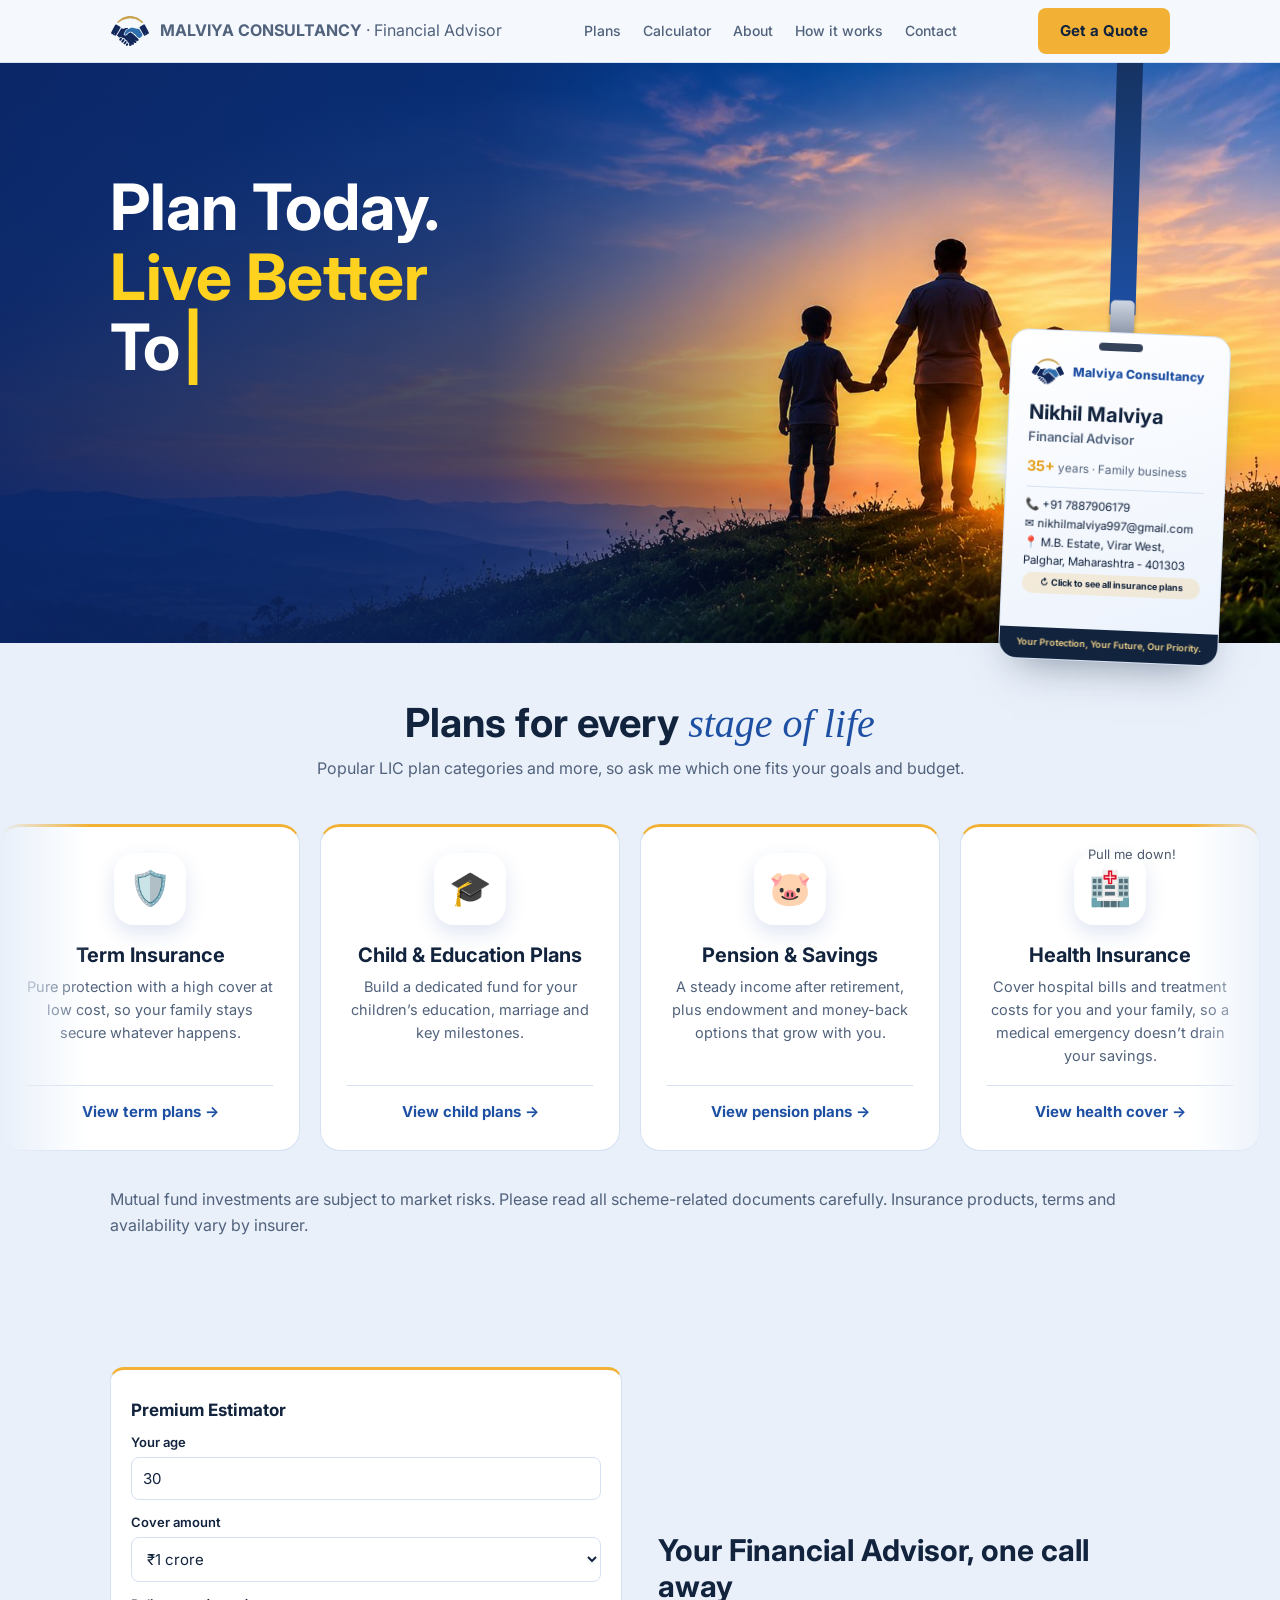
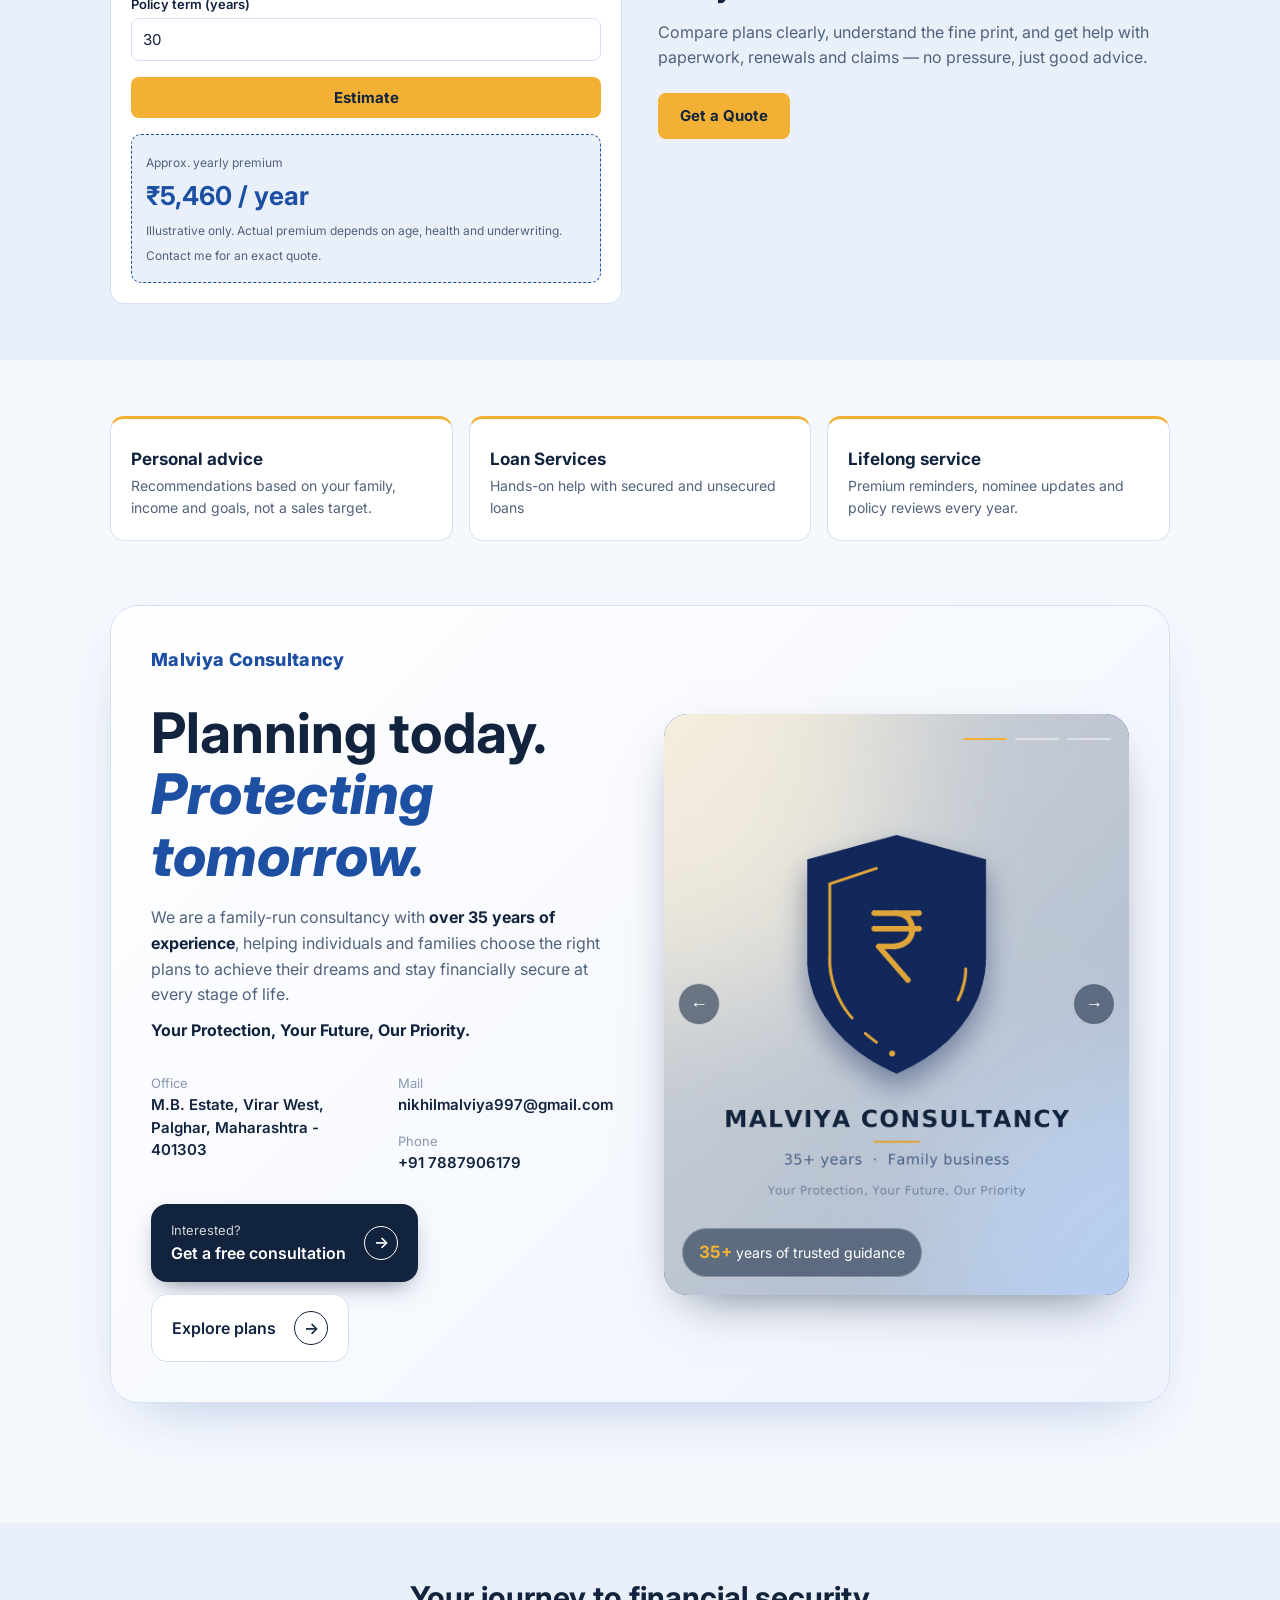
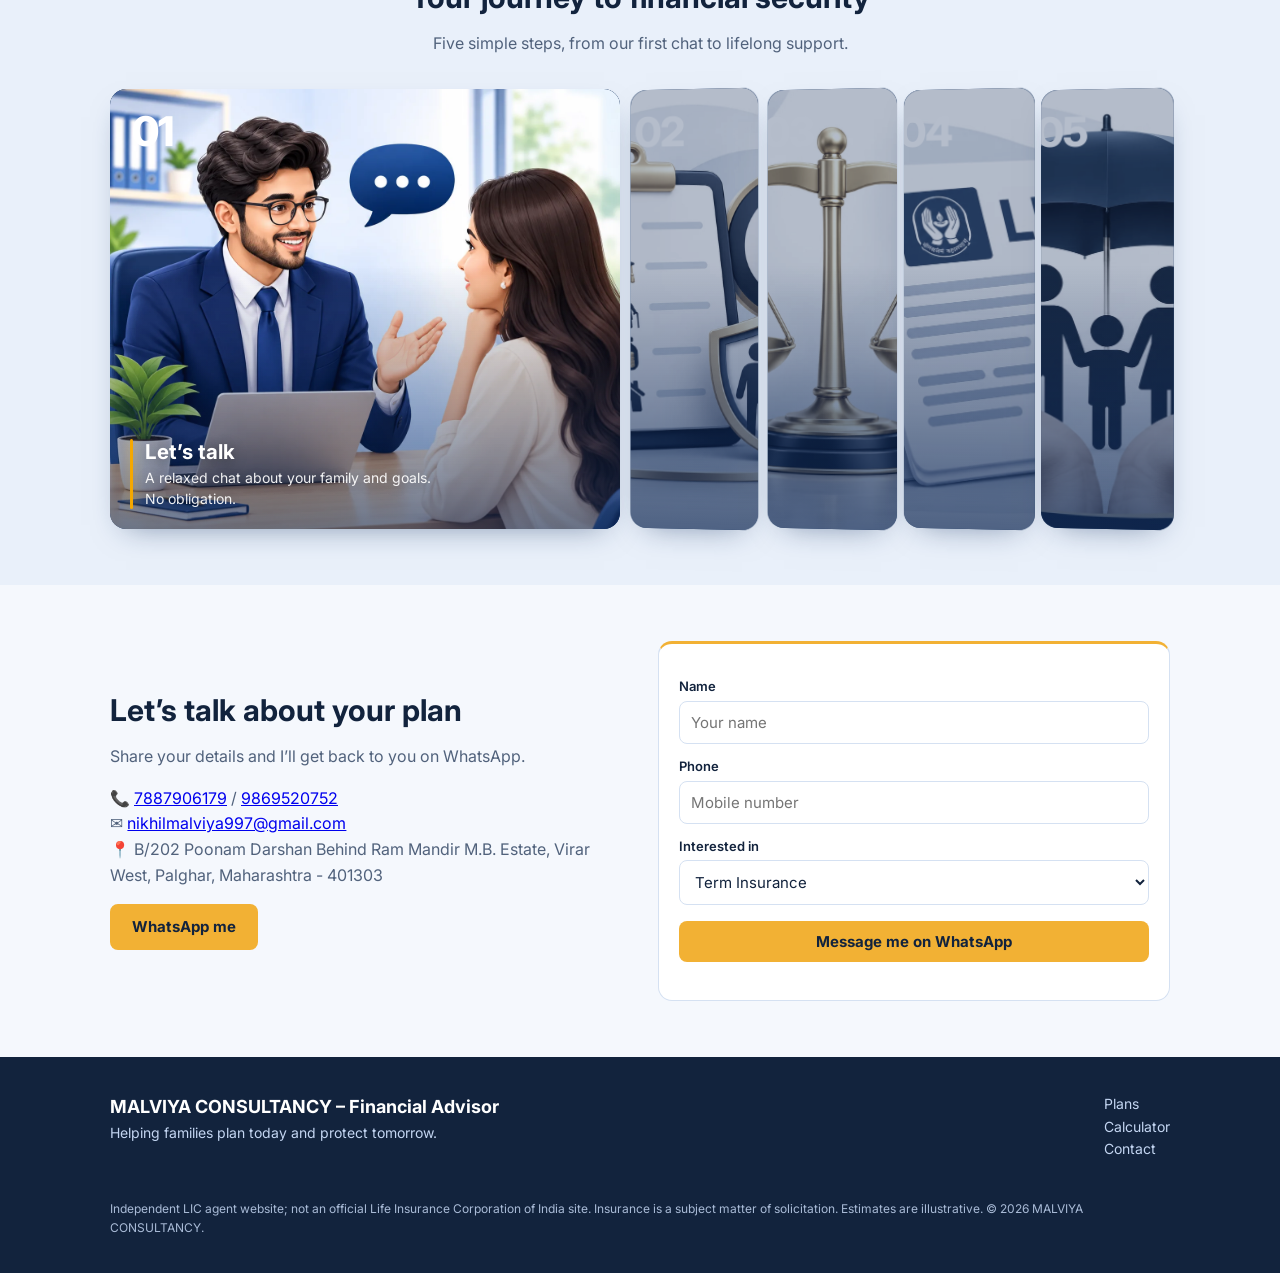
==== index.html @ bae1ff13 "Add files via upload" ====
<!DOCTYPE html>
<html lang="en">

<head>
  <meta charset="utf-8">
  <meta name="viewport" content="width=device-width, initial-scale=1">
  <title>Malviya Consultancy – LIC Financial Advisor in Virar West</title>
  <meta name="description" content="Malviya Consultancy: 35+ years of trusted LIC guidance in Virar West. Term, child, pension, health, general and pet insurance, plus mutual funds and loan help.">
  <meta name="theme-color" content="#1d4fa3">
  <meta property="og:type" content="website">
  <meta property="og:title" content="Malviya Consultancy – LIC Financial Advisor">
  <meta property="og:description" content="Plan today. Live better tomorrow. Personal advice on insurance and investments from a family-run consultancy.">
  <meta property="og:image" content="images/hero.jpg">
  <link rel="icon" type="image/svg+xml" href="images/logo.svg">
  <link rel="stylesheet" href="style/style.css">
  <link rel="preconnect" href="https://fonts.googleapis.com">
  <link rel="preconnect" href="https://fonts.gstatic.com" crossorigin>
  <link href="https://fonts.googleapis.com/css2?family=Inter:wght@400;500;600;700;800&family=Caveat:wght@600&display=swap" rel="stylesheet">
</head>

<body>
  <div class="lny" id="lny">
    <div class="lny-swing" id="lnySwing">
      <div class="lny-strap" id="lnyStrap"></div>
      <div class="lny-hang" id="lnyHang">
        <div class="lny-clip"></div>
        <div class="lny-card" id="lnyCard" aria-label="Business card of Nikhil Malviya">
          <div class="bcard">
            <i class="bc-slot"></i>
            <div class="bc-top"><img src="images/logo.svg" alt="" width="34" height="34"><span>Malviya
                Consultancy</span></div>
            <div class="bc-body">
              <h3>Nikhil Malviya</h3>
              <p class="bc-role">Financial Advisor</p>
              <p class="bc-exp"><b>35+</b> years · Family business</p>
            </div>
            <ul class="bc-list">
              <li>📞 <a href="tel:+917887906179">+91 7887906179</a></li>
              <li>✉️ <a href="https://mail.google.com/mail/?view=cm&amp;fs=1&amp;to=nikhilmalviya997@gmail.com&amp;su=Enquiry%20about%20LIC%20plans" target="_blank" rel="noopener">nikhilmalviya997@gmail.com</a></li>
              <li>📍 M.B. Estate, Virar West, Palghar, Maharashtra - 401303</li>
            </ul>
            <p class="bc-flip">↻ Click to see all insurance plans</p>
            <div class="bc-foot">Your Protection, Your Future, Our Priority.</div>
          </div>
        </div>
      </div>
    </div>
    <div class="lny-hint" id="lnyHint">Pull me down!</div>
  </div>
  <header>
    <div class="wrap">
      <nav>
        <a class="logo" href="index.html">
          <img src="images/logo.svg" alt="Nikhil Malviya logo" width="40" height="40">
          <span class="logo-name"><strong>MALVIYA CONSULTANCY</strong> <span>· Financial Advisor</span></span>
        </a>
        <ul>
          <li><a href="#plans">Plans</a></li>
          <li><a href="#calc">Calculator</a></li>
          <li><a href="#about">About</a></li>
          <li><a href="#how">How it works</a></li>
          <li><a href="#contact">Contact</a></li>
        </ul>
        <a class="btn" href="#contact">Get a Quote</a>
      </nav>
    </div>
  </header>

  <main id="top">
    <div class="hero-bg" style="background: #0b2a6b url('images/hero.jpg') right center / cover no-repeat;">
      <div class="wrap hero-in">
        <div class="hero-text">
          <h1 aria-label="Plan Today. Live Better Tomorrow.">
            <span id="typeLine1"></span>
            <span id="typeLine2" class="hl"></span>
            <span id="typeLine3"></span>
          </h1>
          <p class="sub">With LIC, build a secure future for you and your loved ones.</p>
          <div class="hero-btns">
            <a class="btn" href="#contact">Get a Quote →</a>
            <a class="btn ghost" href="#plans">Learn More</a>
          </div>
        </div>
        <div class="quote"><span>Because They Matter…</span></div>
      </div>
    </div>

    <section class="mq-sec" id="plans">
      <div class="wrap">
        <div class="mq-head">
          <h2>Plans for every <em>stage of life</em></h2>
          <p>Popular LIC plan categories and more, so ask me which one fits your goals and budget.</p>
        </div>
      </div>

      <div class="mq" id="mq" aria-label="Insurance and investment plans">
        <div class="mq-track">

          <article class="mq-card">
            <span class="mq-ic">🛡️</span>
            <h3>Term Insurance</h3>
            <p>Pure protection with a high cover at low cost, so your family stays secure whatever happens.</p>
            <a href="plans.html#term">View term plans →</a>
          </article>

          <article class="mq-card">
            <span class="mq-ic">🎓</span>
            <h3>Child &amp; Education Plans</h3>
            <p>Build a dedicated fund for your children’s education, marriage and key milestones.</p>
            <a href="plans.html#child">View child plans →</a>
          </article>

          <article class="mq-card">
            <span class="mq-ic">🐷</span>
            <h3>Pension &amp; Savings</h3>
            <p>A steady income after retirement, plus endowment and money-back options that grow with you.</p>
            <a href="plans.html#pension">View pension plans →</a>
          </article>

          <article class="mq-card">
            <span class="mq-ic">🏥</span>
            <h3>Health Insurance</h3>
            <p>Cover hospital bills and treatment costs for you and your family, so a medical emergency doesn’t drain
              your savings.</p>
            <a href="plans.html#health">View health cover →</a>
          </article>

          <article class="mq-card">
            <span class="mq-ic">🚗</span>
            <h3>General Insurance</h3>
            <p>Protect your car, bike, home and travel against accidents, theft, fire and other unexpected losses.</p>
            <a href="plans.html#general">View general cover →</a>
          </article>

          <article class="mq-card">
            <span class="mq-ic">📈</span>
            <h3>Mutual Funds</h3>
            <p>Grow your wealth over time with SIPs and lump-sum investments matched to your goals and risk comfort.</p>
            <a href="plans.html#mutual">View investments →</a>
          </article>

          <article class="mq-card">
            <span class="mq-ic">🎉</span>
            <h3>Event Insurance</h3>
            <p>Cover weddings, functions and celebrations against cancellations, damage and other unplanned costs.</p>
            <a href="plans.html#event">View event cover →</a>
          </article>

          <article class="mq-card">
            <span class="mq-ic">🐶</span>
            <h3>Pet Insurance</h3>
            <p>Help with vet bills for accidents and illness, so your pet gets the care it needs without the worry.</p>
            <a href="plans.html#pet">View pet cover →</a>
          </article>

        </div>
      </div>
      <div class="wrap">
        <p class="note-box">Mutual fund investments are subject to market risks. Please read all scheme-related
          documents carefully. Insurance products, terms and availability vary by insurer.</p>
      </div>
    </section>
    <section id="calc" class="tint">
      <div class="wrap two">
        <div class="card est">
          <h3>Premium Estimator</h3>
          <label for="age">Your age</label><input id="age" type="number" value="30" min="18" max="65">
          <label for="cov">Cover amount</label>
          <select id="cov">
            <option value="50">₹50 lakh</option>
            <option value="100" selected>₹1 crore</option>
            <option value="200">₹2 crore</option>
          </select>
          <label for="term">Policy term (years)</label><input id="term" type="number" value="30" min="10" max="40">
          <button class="btn full" id="estBtn">Estimate</button>
          <div class="res"><small>Approx. yearly premium</small><strong id="out">₹7,700 / year</strong>
            <small>Illustrative only. Actual premium depends on age, health and underwriting. Contact me for
              an exact quote.</small>
          </div>
        </div>
        <div>
          <h2>Your Financial Advisor, one call away</h2>
          <p>Compare plans clearly, understand the fine print, and get help with paperwork, renewals and
            claims — no pressure, just good advice.</p>
          <div class="btns"><a class="btn" href="#contact">Get a Quote</a></div>
        </div>
      </div>
    </section>

    <section id="about">
      <div class="wrap">
        <div class="grid3">
          <div class="card">
            <h3>Personal advice</h3>
            <p>Recommendations based on your family, income and goals, not a sales target.</p>
          </div>
          <div class="card">
            <h3>Loan Services</h3>
            <p>Hands-on help with secured and unsecured loans</p>
          </div>
          <div class="card">
            <h3>Lifelong service</h3>
            <p>Premium reminders, nominee updates and policy reviews every year.</p>
          </div>
        </div>

        <div class="ab">
          <div class="ab-grid">

            <div class="ab-text">
              <div class="ab-brand">Malviya Consultancy</div>

              <h2>Planning today.<br><em>Protecting tomorrow.</em></h2>

              <p>We are a family-run consultancy with <strong>over 35 years of experience</strong>, helping individuals
                and families choose the right plans to achieve their dreams and stay financially secure at every stage
                of life.</p>
              <p class="ab-tag">Your Protection, Your Future, Our Priority.</p>

              <div class="ab-info">
                <div>
                  <span>Office</span>
                  <b>M.B. Estate, Virar West, Palghar, Maharashtra - 401303</b>
                </div>
                <div>
                  <span>Mail</span>
                  <b><a href="https://mail.google.com/mail/?view=cm&amp;fs=1&amp;to=nikhilmalviya997@gmail.com&amp;su=Enquiry%20about%20LIC%20plans" target="_blank" rel="noopener">nikhilmalviya997@gmail.com</a></b>
                  <span class="gap">Phone</span>
                  <b><a href="tel:+917887906179">+91 7887906179</a></b>
                </div>
              </div>

              <div class="ab-actions">
                <a class="ab-btn ab-btn--solid" href="#contact">
                  <span><small>Interested?</small>Get a free consultation</span>
                  <i>→</i>
                </a>
                <a class="ab-btn ab-btn--line" href="plans.html">
                  <span>Explore plans</span>
                  <i>→</i>
                </a>
              </div>
            </div>

            <div class="ab-media" id="abSlider" aria-label="Our family and team">
              <div class="ab-bars">
                <button class="ab-bar" aria-label="Show photo 1"><i></i></button>
                <button class="ab-bar" aria-label="Show photo 2"><i></i></button>
                <button class="ab-bar" aria-label="Show photo 3"><i></i></button>
              </div>

              <div class="ab-track">
                <div class="ab-slide"><img src="images/Family-1.jpg" alt="The Malviya family team" loading="lazy"></div>
                <div class="ab-slide"><img src="images/family-2.webp" alt="Meeting with a client family" loading="lazy">
                </div>
                <div class="ab-slide"><img src="images/family-3.jpg" alt="Our office in Virar West" loading="lazy"></div>
              </div>
              <button class="ab-arrow ab-prev" type="button" aria-label="Previous photo">←</button>
              <button class="ab-arrow ab-next" type="button" aria-label="Next photo">→</button>

              <div class="ab-chip"><b>35+</b> years of trusted guidance</div>
            </div>

          </div>
        </div>
      </div>
    </section>

    <section id="how" class="tint">
      <div class="wrap center">
        <h2>Your journey to financial security</h2>
        <p>Five simple steps, from our first chat to lifelong support.</p>

        <div class="accordion-gallery" id="stepsGallery" role="list" aria-label="How it works">

          <div class="ag-panel" tabindex="0" role="listitem" aria-label="Step 1: Let’s talk">
            <span class="ag-frame"><span class="ag-media" style="--bg:linear-gradient(160deg,#5bb0f5,#2b7de9)">
                <img class="ag-img" src="images/step1.webp" alt="" loading="lazy" onerror="this.remove()">
                <span class="ag-art"><b>01</b></span></span><span class="ag-overlay"></span></span>
            <span class="ag-label"><span class="ag-bar"></span><span class="ag-text"><strong>Let’s talk</strong><small>A
                  relaxed chat about your family and goals. No obligation.</small></span></span>
          </div>

          <div class="ag-panel" tabindex="0" role="listitem" aria-label="Step 2: Understand your needs">
            <span class="ag-frame"><span class="ag-media" style="--bg:linear-gradient(160deg,#4a9ced,#1f66cc)">
                <img class="ag-img" src="images/understand%20your%20needs.webp" alt="" loading="lazy"
                  onerror="this.remove()">
                <span class="ag-art"><b>02</b></span></span><span class="ag-overlay"></span></span>
            <span class="ag-label"><span class="ag-bar"></span><span class="ag-text"><strong>Understand your
                  needs</strong><small>I work out the right cover and the right plan for you.</small></span></span>
          </div>

          <div class="ag-panel" tabindex="0" role="listitem" aria-label="Step 3: Compare your options">
            <span class="ag-frame"><span class="ag-media" style="--bg:linear-gradient(160deg,#3a88e6,#1b55b3)">
                <img class="ag-img" src="images/compare%20your%20options.webp" alt="" loading="lazy"
                  onerror="this.remove()">
                <span class="ag-art"><b>03</b></span></span><span class="ag-overlay"></span></span>
            <span class="ag-label"><span class="ag-bar"></span><span class="ag-text"><strong>Compare your
                  options</strong><small>Suitable LIC plans, side by side and easy to understand.</small></span></span>
          </div>

          <div class="ag-panel" tabindex="0" role="listitem" aria-label="Step 4: We handle the paperwork">
            <span class="ag-frame"><span class="ag-media" style="--bg:linear-gradient(160deg,#2f74d4,#16478f)">
                <img class="ag-img" src="images/paperwork.webp" alt="" loading="lazy" onerror="this.remove()">
                <span class="ag-art"><b>04</b></span></span><span class="ag-overlay"></span></span>
            <span class="ag-label"><span class="ag-bar"></span><span class="ag-text"><strong>We handle the
                  paperwork</strong><small>Forms, KYC and documents, all done for you.</small></span></span>
          </div>

          <div class="ag-panel" tabindex="0" role="listitem" aria-label="Step 5: I’m with you for life">
            <span class="ag-frame"><span class="ag-media" style="--bg:linear-gradient(160deg,#2262c2,#12305c)">
                <img class="ag-img" src="images/i%20am%20with%20you.webp" alt="" loading="lazy" onerror="this.remove()">
                <span class="ag-art"><b>05</b></span></span><span class="ag-overlay"></span></span>
            <span class="ag-label"><span class="ag-bar"></span><span class="ag-text"><strong>I’m with you for
                  life</strong><small>Reminders, nominee updates and claim help, always.</small></span></span>
          </div>

        </div>
      </div>
    </section>
    <section class="dcard-sec" id="digital-card">
      <div class="wrap">
        <h2 class="center">Our digital card</h2>
        <div class="dcard">
          <div class="bcard">
            <div class="bc-top"><img src="images/logo.svg" alt="" width="34" height="34"><span>Malviya
                Consultancy</span></div>
            <div class="bc-body">
              <h3>Nikhil Malviya</h3>
              <p class="bc-role">Financial Advisor</p>
              <p class="bc-exp"><b>35+</b> years · Family business</p>
            </div>
            <ul class="bc-list">
              <li>📞 <a href="tel:+917887906179">+91 7887906179</a></li>
              <li>✉️ <a href="https://mail.google.com/mail/?view=cm&amp;fs=1&amp;to=nikhilmalviya997@gmail.com&amp;su=Enquiry%20about%20LIC%20plans" target="_blank" rel="noopener">nikhilmalviya997@gmail.com</a></li>
              <li>📍 M.B. Estate, Virar West, Palghar, Maharashtra - 401303</li>
            </ul>
            <p class="bc-flip">↻ Click to see all insurance plans</p>
            <div class="bc-foot">Your Protection, Your Future, Our Priority.</div>
          </div>

          <div class="dcard-actions">
            <button class="btn" id="saveContact" type="button">Save contact</button>
            <a class="btn o" href="tel:+917887906179">Call</a>
            <a class="btn o" id="dcWhats" href="#">WhatsApp</a>
          </div>
        </div>
      </div>
    </section>
    <section id="contact">
      <div class="wrap two">
        <div>
          <h2>Let’s talk about your plan</h2>
          <p>Share your details and I’ll get back to you on WhatsApp.</p>
          <p>📞 <a href="tel:+917887906179">7887906179</a> / <a href="tel:+919869520752">9869520752</a><br>✉️ <a href="https://mail.google.com/mail/?view=cm&amp;fs=1&amp;to=nikhilmalviya997@gmail.com&amp;su=Enquiry%20about%20LIC%20plans" target="_blank" rel="noopener">nikhilmalviya997@gmail.com</a><br>📍 B/202 Poonam Darshan Behind Ram Mandir
            M.B. Estate, Virar West, Palghar, Maharashtra - 401303</p>
          <a class="btn" href="https://wa.me/917887906179">WhatsApp me</a>
        </div>
        <div class="card">
          <label for="n">Name</label><input id="n" placeholder="Your name" autocomplete="name">
          <label for="p">Phone</label><input id="p" type="tel" inputmode="numeric" placeholder="Mobile number" autocomplete="tel">
          <label for="i">Interested in</label>
          <select id="i">
            <option>Term Insurance</option>
            <option>Child Plans</option>
            <option>Pension Plans</option>
            <option>Health Insurance</option>
            <option>Endowment &amp; Savings</option>
            <option>Mutual Funds</option>
            <option>General Insurance</option>
            <option>Event Insurance</option>
            <option>Pet Insurance</option>
          </select>
          <button class="btn full" id="sendBtn" type="button">Message me on WhatsApp</button>
          <div id="msg" class="note" role="status" aria-live="polite"></div>
        </div>
      </div>
    </section>
  </main>

  <footer>
    <div class="wrap">
      <div><b>MALVIYA CONSULTANCY – Financial Advisor</b><br>Helping families plan today and protect tomorrow.</div>
      <div><a href="#plans">Plans</a><a href="#calc">Calculator</a><a href="#contact">Contact</a></div>
      <div class="note full">Independent LIC agent website; not an official Life Insurance Corporation of India
        site. Insurance is a subject matter of solicitation. Estimates are illustrative. © 2026 MALVIYA CONSULTANCY.
      </div>
    </div>
  </footer>

  <script src="https://cdnjs.cloudflare.com/ajax/libs/gsap/3.12.5/gsap.min.js" defer></script>
  <script src="script.js" defer></script>
  <script src="transition.js" defer></script>
</body>

</html>
---- style/style.css ----
:root {
    --primary: #1d4fa3;
    --primary-dark: #153b7c;
    --sky: #f2b134;
    --bg: #f5f8fd;
    --tint: #e9f0fa;
    --card: #ffffff;
    --line: #d5e1f2;
    --head: #12233d;
    --text: #51627c;
    --footer: #12233d;
    --gold: #f2b134;
    --gold-dark: #e5a21f;
}

* {
    box-sizing: border-box
}

html {
    scroll-behavior: smooth;
    scroll-padding-top: 70px
}

body {
    margin: 0;
    background: var(--bg);
    color: var(--text);
    font-family: Inter, system-ui, -apple-system, Segoe UI, Roboto, sans-serif;
    line-height: 1.6
}

h1,
h2,
h3 {
    color: var(--head);
    margin: 0;
    line-height: 1.2
}

.wrap {
    max-width: 1100px;
    margin: auto;
    padding: 0 20px
}

section {
    padding: 56px 0
}

.tint {
    background: var(--tint)
}

.center {
    text-align: center
}

/* header */
header {
    position: sticky;
    top: 0;
    z-index: 10;
    background: var(--bg);
    border-bottom: 1px solid var(--line)
}

nav {
    display: flex;
    align-items: center;
    justify-content: space-between;
    height: 62px
}

.logo {
    font-weight: 800;
    color: var(--head);
    display: flex;
    gap: 8px;
    align-items: center;
    text-decoration: none
}

.logo b {
    width: 28px;
    height: 28px;
    border-radius: 50%;
    border: 3px solid var(--primary);
    display: inline-block
}

.logo span {
    font-weight: 400;
    color: var(--text)
}

nav ul {
    display: flex;
    gap: 22px;
    list-style: none;
    margin: 0;
    padding: 0;
    font-size: 14px
}

nav a {
    color: var(--text);
    text-decoration: none;
    font-weight: 500
}

nav ul a:hover {
    color: var(--primary)
}

/* buttons */
.btn {
    display: inline-block;
    background: var(--primary);
    color: #fff;
    font-weight: 700;
    padding: 11px 22px;
    border-radius: 8px;
    text-decoration: none;
    border: 0;
    font-size: 15px;
    cursor: pointer;
    font-family: inherit
}

.btn:hover {
    background: var(--primary-dark)
}

.btn.o {
    background: transparent;
    color: var(--primary);
    border: 1.5px solid var(--primary)
}

.btn.o:hover {
    background: var(--tint)
}

.btn.full {
    width: 100%;
    margin-top: 16px
}

.btns {
    display: flex;
    gap: 12px;
    margin-top: 22px;
    flex-wrap: wrap
}

/* hero */
.hero {
    display: grid;
    grid-template-columns: 1.1fr 1fr;
    gap: 36px;
    align-items: center;
    padding: 56px 20px
}

.eyebrow {
    color: var(--primary);
    font-weight: 700;
    font-size: 14px
}

.hero h1 {
    font-size: clamp(34px, 5vw, 54px);
    margin: 10px 0 14px
}

/* Typing animation */
.hero h1 {
    min-height: 2.5em;
}

/* stops the page jumping while text types */
.hero h1 .hl {
    color: #f5a800;
}

/* yellow highlight */

.art {
    background: linear-gradient(135deg, #dff0ff, #b9dcfb);
    border-radius: 20px;
    aspect-ratio: 4/3;
    display: grid;
    place-items: center
}

/* cards & grids */
h2 {
    font-size: 30px;
    margin-bottom: 8px
}

.grid4 {
    display: grid;
    grid-template-columns: repeat(4, 1fr);
    gap: 16px;
    margin-top: 26px
}

.grid3 {
    display: grid;
    grid-template-columns: repeat(3, 1fr);
    gap: 16px
}

.card {
    background: var(--card);
    border: 1px solid var(--line);
    border-radius: 14px;
    padding: 20px
}

.tint .card {
    background: #fff
}

.card h3 {
    font-size: 17px;
    margin: 10px 0 6px
}

.card p {
    margin: 0;
    font-size: 14px
}

.ic {
    font-size: 26px
}

.two {
    display: grid;
    grid-template-columns: 1fr 1fr;
    gap: 36px;
    align-items: center
}

/* forms */
label {
    display: block;
    font-size: 13px;
    font-weight: 600;
    margin: 12px 0 4px;
    color: var(--head)
}

input,
select {
    width: 100%;
    padding: 11px;
    border-radius: 8px;
    border: 1px solid var(--line);
    background: #fff;
    color: var(--head);
    font-size: 15px;
    font-family: inherit
}

input:focus,
select:focus {
    outline: 2px solid var(--sky);
    border-color: var(--primary)
}

.res {
    margin-top: 16px;
    border: 1px dashed var(--primary);
    border-radius: 10px;
    padding: 14px;
    background: var(--tint)
}

.res strong {
    display: block;
    font-size: 26px;
    color: var(--primary)
}

.res small {
    font-size: 12px
}

/* steps */
/* ===== How it works – accordion gallery ===== */
.accordion-gallery {
    --ag-accent: #f5a800;
    --ag-gap: 10px;
    --ag-radius: 16px;
    display: flex;
    flex-direction: row;
    gap: var(--ag-gap);
    width: 100%;
    height: 440px;
    margin-top: 32px;
    perspective: 1400px;
    perspective-origin: 50% 50%;
    text-align: left;
}

.ag-panel {
    --ag-gray: .7;
    --ag-dim: .3;
    position: relative;
    flex: 1 1 0;
    min-width: 0;
    min-height: 0;
    overflow: hidden;
    border-radius: var(--ag-radius);
    cursor: pointer;
    outline: none;
    transform-style: preserve-3d;
    transform-origin: center;
    background: #12305c;
    box-shadow: 0 12px 30px -16px rgba(18, 48, 92, .55);
    will-change: flex-grow, transform;
    -webkit-tap-highlight-color: transparent;
}

.ag-panel:focus-visible {
    box-shadow: 0 0 0 2px var(--ag-accent), 0 12px 30px -16px rgba(18, 48, 92, .55)
}

.ag-frame {
    position: absolute;
    inset: 0;
    display: block;
    overflow: hidden;
    border-radius: inherit
}

.ag-media {
    position: absolute;
    inset: 0;
    display: block;
    background: var(--bg);
    filter: grayscale(var(--ag-gray));
}

.ag-art {
    position: absolute;
    top: 22px;
    left: 22px;
    display: flex;
    flex-direction: column;
    gap: 10px;
    will-change: transform
}

.ag-art b {
    font-size: clamp(28px, 3.2vw, 44px);
    line-height: 1;
    color: #fff;
    font-weight: 800;
    letter-spacing: -.02em
}

.ag-art i {
    font-style: normal;
    font-size: clamp(28px, 3vw, 40px);
    line-height: 1
}

.ag-overlay {
    position: absolute;
    inset: 0;
    pointer-events: none;
    background:
        linear-gradient(180deg, transparent 40%, rgba(11, 38, 84, .6) 100%),
        rgba(11, 38, 84, var(--ag-dim));
}

.ag-label {
    position: absolute;
    left: 20px;
    right: 20px;
    bottom: 20px;
    z-index: 2;
    display: flex;
    align-items: stretch;
    gap: 12px;
    pointer-events: none;
}

.ag-bar {
    flex: none;
    width: 3px;
    border-radius: 3px;
    background: var(--ag-accent);
    opacity: 0;
    box-shadow: 0 0 12px rgba(245, 168, 0, .6)
}

.ag-text {
    display: block;
    color: #fff;
    opacity: 0;
    text-shadow: 0 2px 14px rgba(0, 0, 0, .4)
}

.ag-text strong {
    display: block;
    font-size: clamp(17px, 1.6vw, 22px);
    line-height: 1.25
}

.ag-text small {
    display: block;
    margin-top: 4px;
    font-size: 14px;
    line-height: 1.45;
    opacity: .92;
    max-width: 34ch
}

/* Mobile: stacked column, tapped panel opens taller */
@media (max-width:520px) {
    .accordion-gallery {
        flex-direction: column;
        perspective: none;
        height: auto
    }

    .ag-panel {
        flex: 0 0 auto;
        height: 84px;
        transform: none !important
    }

    .ag-art {
        flex-direction: row;
        align-items: center;
        top: 18px
    }
}

@media (prefers-reduced-motion:reduce) {

    .ag-panel,
    .ag-art {
        will-change: auto
    }
}

/* advisor */
.who {
    display: flex;
    gap: 16px;
    align-items: center;
    margin-top: 16px
}

.who h3 {
    font-size: 18px;
    margin: 0
}

.av {
    width: 56px;
    height: 56px;
    border-radius: 50%;
    background: var(--primary);
    color: #fff;
    display: grid;
    place-items: center;
    font-weight: 800;
    flex: none
}

/* footer */
footer {
    background: var(--footer);
    color: #c4d6f2;
    padding: 36px 0;
    font-size: 14px
}

footer .wrap {
    display: flex;
    justify-content: space-between;
    gap: 20px;
    flex-wrap: wrap
}

footer b {
    color: #fff;
    font-size: 18px
}

footer a {
    color: #c4d6f2;
    display: block;
    text-decoration: none
}

footer a:hover {
    color: #fff
}

.note {
    font-size: 12px;
    margin-top: 18px;
    opacity: .85
}

footer .full {
    flex-basis: 100%
}

/* responsive */
@media(max-width:820px) {
    nav ul {
        display: none
    }

    .hero,
    .two {
        grid-template-columns: 1fr
    }

    .grid4 {
        grid-template-columns: 1fr 1fr
    }

    .grid3 {
        grid-template-columns: 1fr
    }

    .steps {
        grid-template-columns: 1fr 1fr
    }
}

.logo {
    white-space: nowrap;
}

.logo b {
    flex: none;
}

nav .btn {
    white-space: nowrap;
}

@media (max-width: 600px) {
    .logo span {
        display: none;
    }

    /* hides "· LIC Advisor" on phones */
    nav .btn {
        padding: 9px 14px;
        font-size: 14px;
    }
}

/* Plans section */
.plans-head {
    display: grid;
    grid-template-columns: 1.4fr 1fr;
    gap: 40px;
    align-items: end;
    margin-bottom: 36px;
}

.plans-head h2 {
    font-size: clamp(32px, 4.5vw, 52px);
    line-height: 1.15;
    margin: 0
}

.plans-head em {
    font-family: Georgia, 'Times New Roman', serif;
    font-style: italic;
    font-weight: 400;
}

.plans-head p {
    margin: 0;
    font-size: 17px
}

.plan-grid {
    display: grid;
    grid-template-columns: repeat(3, 1fr);
    gap: 20px
}

.plan {
    position: relative;
    display: flex;
    flex-direction: column;
    background: var(--card);
    border: 1px solid var(--line);
    border-radius: 24px;
    padding: 32px;
    transition: transform .2s, box-shadow .2s, border-color .2s;
}

.plan:hover {
    transform: translateY(-3px);
    border-color: var(--primary);
    box-shadow: 0 10px 26px rgba(43, 125, 233, .14);
}

.num {
    position: absolute;
    top: 24px;
    right: 28px;
    font-size: 13px;
    letter-spacing: .1em;
    color: var(--sky)
}

.pic {
    width: 46px;
    height: 46px;
    border-radius: 12px;
    background: #fff;
    border: 1px solid var(--line);
    display: grid;
    place-items: center;
    font-size: 22px;
    margin-bottom: 28px;
}

.plan h3 {
    font-size: 22px;
    margin: 0 0 10px
}

.plan p {
    margin: 0 0 28px;
    font-size: 15px;
    flex: 1
}

.more {
    border-top: 1px solid var(--line);
    padding-top: 18px;
    color: var(--head);
    font-weight: 600;
    font-size: 15px;
    text-decoration: none;
}

.more:hover {
    color: var(--primary)
}

/* makes the whole plan card clickable */
.more::after {
    content: "";
    position: absolute;
    inset: 0;
    border-radius: 24px;
}

@media (max-width:820px) {
    .plans-head {
        grid-template-columns: 1fr;
        gap: 12px
    }

    .plan-grid {
        grid-template-columns: 1fr
    }
}



/* ===== Theme 1: Royal blue and gold ===== */
.btn {
    background: var(--gold);
    color: var(--head);
}

.btn:hover {
    background: var(--gold-dark);
}

.btn.o {
    background: transparent;
    color: var(--primary);
    border: 1.5px solid var(--primary);
}

.btn.o:hover {
    background: var(--primary);
    color: #fff;
}

.card,
.plan {
    border-top: 3px solid var(--gold);
}

.plan:hover {
    border-color: var(--gold);
    box-shadow: 0 10px 26px rgba(29, 79, 163, .16);
}

.art {
    background: linear-gradient(135deg, #d9e6f8, #f8ebcb);
}

.num {
    color: var(--gold-dark);
}

.steps i {
    box-shadow: 0 0 0 2px var(--gold);
}

.plans-head em {
    color: var(--primary);
}

.hero h1 .hl {
    color: var(--primary);
}



/* ===== New hero: sunset background ===== */
.hero-bg {
    position: relative;
    min-height: 580px;
    display: flex;
    align-items: center;
    /* background: #0b2a6b url('images/hero.jpg') right center / cover no-repeat; */
    overflow: hidden;
}

.hero-bg::before {
    content: "";
    position: absolute;
    inset: 0;
    background: linear-gradient(90deg, rgba(12, 38, 102, .92) 0%, rgba(12, 38, 102, .72) 38%, rgba(12, 38, 102, 0) 68%);
}

.hero-in {
    position: relative;
    z-index: 1;
    width: 100%;
    padding-top: 60px;
    padding-bottom: 60px;
}

.hero-text {
    max-width: 520px;
}

.hero-bg h1 {
    color: #fff;
    font-size: clamp(38px, 6vw, 64px);
    line-height: 1.1;
    margin: 0 0 18px;
    min-height: 3.3em;
}

.hero-bg h1 span {
    display: block;
}

.hero-bg h1 .hl {
    color: #ffd21f;
}

.cursor::after {
    content: "|";
    color: #ffd21f;
    margin-left: 2px;
    animation: blink 1s steps(1) infinite;
}

@keyframes blink {
    50% {
        opacity: 0;
    }
}

.hero-bg .sub {
    color: #e6eefc;
    font-size: 18px;
    max-width: 420px;
    margin: 0 0 24px;
    opacity: 0;
    transform: translateY(14px);
}

.hero-btns {
    display: flex;
    gap: 12px;
    flex-wrap: wrap;
    opacity: 0;
    transform: translateY(14px);
}

.hero-bg .btn {
    background: #ffc928;
    color: #12233d;
    border-radius: 999px;
    padding: 13px 26px;
}

.hero-bg .btn:hover {
    background: #ffd95c;
}

.hero-bg .btn.ghost {
    background: transparent;
    color: #fff;
    border: 1.5px solid #fff;
}

.hero-bg .btn.ghost:hover {
    background: rgba(255, 255, 255, .15);
}

.quote {
    position: absolute;
    top: 18%;
    right: 6%;
    font-family: 'Caveat', 'Segoe Script', cursive;
    font-size: 42px;
    color: #fff;
    text-shadow: 0 2px 10px rgba(0, 0, 0, .35);
    transform: rotate(-4deg);
}

.quote span {
    display: inline-block;
    clip-path: inset(0 100% 0 0);
}

.quote::after {
    content: "";
    display: block;
    height: 3px;
    width: 0;
    background: #fff;
    border-radius: 3px;
    margin-top: 4px;
}

/* animations start after the typing finishes */
.hero-bg.ready .sub {
    animation: fadeUp .8s ease forwards;
}

.hero-bg.ready .hero-btns {
    animation: fadeUp .8s .3s ease forwards;
}

.hero-bg.ready .quote span {
    animation: write 2.4s .6s ease forwards;
}

.hero-bg.ready .quote::after {
    animation: line 1s 3s ease forwards;
}

.hero-bg.ready .quote {
    animation: floaty 5s 4s ease-in-out infinite;
}

@keyframes fadeUp {
    to {
        opacity: 1;
        transform: none;
    }
}

@keyframes write {
    to {
        clip-path: inset(0 0 0 0);
    }
}

@keyframes line {
    to {
        width: 100%;
    }
}

@keyframes floaty {

    0%,
    100% {
        transform: rotate(-4deg) translateY(0);
    }

    50% {
        transform: rotate(-4deg) translateY(-6px);
    }
}

@media (max-width: 700px) {
    .hero-bg {
        min-height: 560px;
        background-position: 72% center;
    }

    .hero-bg::before {
        background: linear-gradient(180deg, rgba(12, 38, 102, .9), rgba(12, 38, 102, .55));
    }

    .quote {
        top: auto;
        bottom: 22px;
        right: auto;
        left: 20px;
        font-size: 30px;
    }
}



/* ===== PLANS SECTION ===== */
.plans {
    padding: 90px 20px;
    background: #f4f8ff;
}

.plans__panel {
    max-width: 1150px;
    margin: 0 auto;
    padding: 56px 40px 60px;
    text-align: center;
    border-radius: 32px;
    background: linear-gradient(160deg, #eef4ff 0%, #dfeaff 100%);
    border: 1px solid rgba(255, 255, 255, .9);
    box-shadow: 0 30px 80px rgba(40, 80, 170, .15);
    overflow: hidden;
    /* keeps the swing-in animation inside the panel */
}

.plans__pill {
    display: inline-block;
    padding: 6px 18px;
    font-size: 13px;
    font-weight: 600;
    color: #3563c9;
    background: #fff;
    border-radius: 999px;
    box-shadow: 0 4px 14px rgba(53, 99, 201, .15);
}

.plans__title {
    font-size: clamp(30px, 4vw, 46px);
    margin: 18px 0 8px;
    color: #0f1f4b;
}

.plans__title em {
    font-family: Georgia, serif;
    font-style: italic;
    color: #2f5fd0;
}

.plans__sub {
    color: #5b6b8c;
    max-width: 560px;
    margin: 0 auto 48px;
}

/* perspective makes the 3D swing visible */
.plans__stage {
    display: grid;
    grid-template-columns: repeat(3, 1fr);
    gap: 26px;
    perspective: 1400px;
}

.plan-card {
    position: relative;
    padding: 34px 26px 30px;
    text-align: center;
    background: rgba(255, 255, 255, .78);
    backdrop-filter: blur(10px);
    border: 1px solid #fff;
    border-radius: 24px;
    box-shadow: 0 14px 40px rgba(40, 80, 170, .12);
    transition: transform .35s ease, box-shadow .35s ease;

    /* starting state (before scroll) – the "bent" position like in the video */
    opacity: 0;
    transform-origin: center bottom;
}

.plan-card:nth-child(1) {
    transform: translateX(-160px) rotateY(55deg) skewY(6deg);
}

.plan-card:nth-child(2) {
    transform: translateY(120px) rotateX(-35deg) scale(.85);
}

.plan-card:nth-child(3) {
    transform: translateX(160px) rotateY(-55deg) skewY(-6deg);
}

/* final state */
.plans.is-visible .plan-card {
    opacity: 1;
    transform: none;
    transition: opacity .9s ease, transform 1.2s cubic-bezier(.22, 1, .36, 1);
}

.plans.is-visible .plan-card:nth-child(1) {
    transition-delay: .05s;
}

.plans.is-visible .plan-card:nth-child(2) {
    transition-delay: .25s;
}

.plans.is-visible .plan-card:nth-child(3) {
    transition-delay: .45s;
}

/* hover after the animation finishes */
.plans.is-done .plan-card {
    transition-delay: 0s;
    transition: transform .35s ease, box-shadow .35s ease;
}

.plans.is-done .plan-card:hover {
    transform: translateY(-10px);
    box-shadow: 0 24px 55px rgba(40, 80, 170, .22);
}

.plan-card__num {
    position: absolute;
    top: 16px;
    right: 18px;
    font-size: 12px;
    font-weight: 600;
    color: #4a78e0;
    background: #fff;
    padding: 3px 8px;
    border-radius: 8px;
}

.plan-card__icon {
    width: 96px;
    height: 96px;
    object-fit: contain;
    margin-bottom: 10px;
    filter: drop-shadow(0 10px 14px rgba(40, 80, 170, .25));
}

.plan-card h3 {
    font-size: 20px;
    color: #0f1f4b;
    margin: 8px 0 10px;
}

.plan-card p {
    font-size: 14.5px;
    line-height: 1.6;
    color: #5b6b8c;
    min-height: 70px;
}

.plan-card__btn {
    display: inline-flex;
    gap: 6px;
    align-items: center;
    margin-top: 18px;
    padding: 10px 20px;
    font-size: 14px;
    font-weight: 600;
    text-decoration: none;
    color: #1f3fa0;
    background: #fff;
    border-radius: 999px;
    box-shadow: 0 6px 16px rgba(53, 99, 201, .18);
    transition: .25s;
}

.plan-card__btn:hover {
    background: #2f5fd0;
    color: #fff;
}

.plan-card__btn:hover span {
    transform: translateX(4px);
}

.plan-card__btn span {
    transition: transform .25s;
}

@media (max-width: 860px) {
    .plans__stage {
        grid-template-columns: 1fr;
    }

    .plan-card:nth-child(n) {
        transform: translateY(80px) rotateX(-25deg);
    }
}

@media (prefers-reduced-motion: reduce) {
    .plan-card:nth-child(n) {
        opacity: 1;
        transform: none;
    }
}


.plans .plan-card .plan-card__emoji {
    width: 120px;
    height: 120px;
    margin: 0 auto 14px;
    display: grid;
    place-items: center;
    font-size: 72px;
    line-height: 1;
    background: #fff;
    border-radius: 28px;
    box-shadow: 0 12px 28px rgba(53, 99, 201, .22);
}




/* ===== ADVISOR BANNER ===== */
.advisor-banner {
    display: grid;
    grid-template-columns: 330px minmax(0, 1fr);
    margin-top: 28px;
    border-radius: 28px;
    overflow: hidden;
    background: linear-gradient(120deg, #ffffff 0%, #eaf1ff 100%);
    border: 1px solid #dbe6fb;
    box-shadow: 0 24px 60px rgba(40, 80, 170, .15);
    opacity: 0;
    transform: translateY(50px);
    transition: opacity .9s ease, transform 1s cubic-bezier(.22, 1, .36, 1);
}

.advisor-banner.is-in {
    opacity: 1;
    transform: none;
}

/* photo side */
.advisor-photo {
    position: relative;
    min-height: 340px;
    overflow: hidden;
    background: linear-gradient(160deg, #14316b, #0b1d45);
    border-radius: 0 150px 150px 0 / 0 120px 120px 0;
    border-right: 5px solid #e8b84a;
}

.advisor-photo img {
    position: absolute;
    inset: 0;
    width: 100%;
    height: 100%;
    object-fit: cover;
    object-position: top center;
}

.advisor-initials {
    position: absolute;
    inset: 0;
    display: grid;
    place-items: center;
    font-size: 90px;
    font-weight: 700;
    color: rgba(255, 255, 255, .15);
}

.advisor-tag {
    position: absolute;
    left: 22px;
    bottom: 22px;
    z-index: 2;
    font-family: 'Caveat', cursive;
    font-size: 30px;
    line-height: 1.05;
    color: #fff;
    text-shadow: 0 2px 10px rgba(0, 0, 0, .5);
    transform: rotate(-8deg);
}

/* text side */
.advisor-body {
    padding: 40px 44px;
    align-self: center;
}

.advisor-body h2 {
    font-size: clamp(28px, 3.6vw, 42px);
    line-height: 1.15;
    color: #0f1f4b;
    margin: 0 0 14px;
}

.advisor-body h2 em {
    font-style: italic;
    color: #2152b8;
}

.advisor-body p {
    color: #3b4a6b;
    line-height: 1.7;
    max-width: 520px;
    margin: 0 0 22px;
}

.advisor-badges {
    display: grid;
    grid-template-columns: repeat(3, 1fr);
    gap: 0;
    background: #fff;
    border-radius: 16px;
    border: 1px solid #e3ebfa;
    max-width: 520px;
    margin-bottom: 24px;
}

.advisor-badge {
    padding: 14px 10px;
    text-align: center;
    font-size: 13px;
    color: #0f1f4b;
}

.advisor-badge+.advisor-badge {
    border-left: 1px solid #e3ebfa;
}

.advisor-badge svg {
    width: 26px;
    height: 26px;
    margin-bottom: 4px;
    fill: none;
    stroke: #1e3f9a;
    stroke-width: 1.8;
    stroke-linecap: round;
    stroke-linejoin: round;
}

.advisor-badge b {
    display: block;
    font-weight: 600;
}

.advisor-badge small {
    color: #5b6b8c;
    font-size: 12px;
}

.advisor-cta {
    display: inline-block;
    padding: 12px 28px;
    border-radius: 999px;
    background: #0f2a63;
    color: #fff;
    font-weight: 600;
    text-decoration: none;
    transition: .25s;
}

.advisor-cta:hover {
    background: #2152b8;
    transform: translateY(-2px);
}

@media (max-width: 860px) {
    .advisor-banner {
        grid-template-columns: 1fr;
    }

    .advisor-photo {
        min-height: 300px;
        border-radius: 0 0 120px 120px / 0 0 60px 60px;
        border-right: 0;
        border-bottom: 5px solid #e8b84a;
    }

    .advisor-body {
        padding: 28px 22px;
    }

    .advisor-badges {
        grid-template-columns: 1fr;
    }

    .advisor-badge+.advisor-badge {
        border-left: 0;
        border-top: 1px solid #e3ebfa;
    }
}


/* How it works: step images (fixed) */
.ag-media .ag-img {
    position: absolute;
    inset: 0;
    width: 100%;
    height: 100%;
    object-fit: cover;
    object-position: center;
    z-index: 0;
}

.ag-media .ag-art {
    z-index: 1;
}

/* Centered card look + slower loop for 8 cards */
.mq-track {
    animation-duration: 30s
}

.mq-card {
    text-align: center;
    align-items: center
}

.mq-ic {
    width: 72px;
    height: 72px;
    font-size: 34px;
    border-radius: 20px;
    background: #fff;
    border: 0;
    box-shadow: 0 8px 20px rgba(29, 79, 163, .14)
}

.mq-card a {
    border-top: 1px solid var(--line);
    padding-top: 14px;
    width: 100%
}

/* ===== Looping cards (left to right) ===== */
.mq-sec {
    padding: 56px 0;
    background: var(--tint)
}

.mq-head {
    text-align: center;
    margin-bottom: 32px
}

.mq-head h2 {
    font-size: clamp(28px, 4vw, 40px)
}

.mq-head em {
    font-family: Georgia, 'Times New Roman', serif;
    font-style: italic;
    font-weight: 400;
    color: var(--primary)
}

.mq-head p {
    margin: 8px 0 0;
    font-size: 16px
}

.mq {
    overflow: hidden;
    padding: 10px 0 20px;
    -webkit-mask-image: linear-gradient(90deg, transparent, #000 7%, #000 93%, transparent);
    mask-image: linear-gradient(90deg, transparent, #000 7%, #000 93%, transparent)
}

.mq-track {
    display: flex;
    width: max-content;
    animation:
        mq-right 8s linear 1,
        mq-right 30s linear 8s infinite;
}

.mq-track {
    display: flex;
    width: max-content;
    animation: mq-right 50s linear infinite
}

@keyframes mq-right {
    from {
        transform: translateX(-50%)
    }

    to {
        transform: translateX(0)
    }
}

.mq-card {
    flex: 0 0 300px;
    margin-right: 20px;
    display: flex;
    flex-direction: column;
    align-items: center;
    text-align: center;
    background: #fff;
    border: 1px solid var(--line);
    border-top: 3px solid var(--gold);
    border-radius: 20px;
    padding: 26px;
    transition: transform .2s, box-shadow .2s
}

.mq-card:hover {
    transform: translateY(-4px);
    box-shadow: 0 12px 28px rgba(29, 79, 163, .18)
}

.mq-ic {
    display: grid;
    place-items: center;
    width: 72px;
    height: 72px;
    border-radius: 20px;
    font-size: 34px;
    background: #fff;
    box-shadow: 0 8px 20px rgba(29, 79, 163, .14);
    margin-bottom: 18px
}

.mq-card h3 {
    font-size: 20px;
    margin: 0 0 8px
}

.mq-card p {
    margin: 0 0 18px;
    font-size: 14.5px;
    flex: 1
}

.mq-card a {
    color: var(--primary);
    font-weight: 700;
    font-size: 15px;
    text-decoration: none;
    border-top: 1px solid var(--line);
    padding-top: 14px;
    width: 100%
}

.mq-card a:hover {
    color: var(--gold-dark)
}

@media(max-width:600px) {
    .mq-card {
        flex-basis: 260px
    }
}

@media(prefers-reduced-motion:reduce) {
    .mq {
        overflow-x: auto;
        -webkit-mask-image: none;
        mask-image: none
    }

    .mq-track {
        animation: none
    }
}

/* ===== Mobile: static cards, no loop ===== */
@media (max-width: 700px) {
    .mq {
        overflow: visible;
        padding: 0 20px 10px;
        -webkit-mask-image: none;
        mask-image: none;
    }

    .mq-track {
        display: grid;
        grid-template-columns: repeat(auto-fit, minmax(240px, 1fr));
        gap: 16px;
        width: 100%;
        animation: none;
        transform: none;
    }

    .mq-card {
        flex: none;
        margin-right: 0;
    }

    /* hide the duplicate cards that the script adds for the loop */
    .mq-card[aria-hidden="true"] {
        display: none;
    }
}

.mq-card {
    cursor: pointer;
}

.pcard {
    scroll-margin-top: 90px;
}

.pcard.flash {
    box-shadow: 0 0 0 3px var(--gold), 0 14px 30px rgba(29, 79, 163, .22);
}

/* Mobile header spacing – works whatever the class names are */
@media (max-width: 600px) {

    header nav,
    header>div,
    header .wrap {
        display: flex !important;
        align-items: center !important;
        justify-content: space-between !important;
        gap: 14px !important;
    }

    header .wrap {
        padding-left: 16px !important;
        padding-right: 16px !important;
    }

    /* the logo / brand name */
    header nav>a:first-child,
    header .logo {
        min-width: 0 !important;
        font-size: 14px !important;
        line-height: 1.2 !important;
        flex: 1 1 auto !important;
    }

    /* the Get a Quote button */
    header nav>a:last-child,
    header .btn {
        flex: none !important;
        padding: 9px 14px !important;
        font-size: 14px !important;
        white-space: nowrap !important;
    }
}

/* ===== About – text + sliding images ===== */
.ab {
    padding: 64px 0
}

.ab-grid {
    display: grid;
    grid-template-columns: 1fr 1fr;
    gap: 48px;
    align-items: center;
    background: linear-gradient(135deg, #fff, #eef3fd);
    border: 1px solid var(--line);
    border-radius: 28px;
    padding: 40px;
    box-shadow: 0 24px 60px -30px rgba(29, 79, 163, .35)
}

.ab-brand {
    font-weight: 800;
    font-size: 18px;
    color: var(--primary);
    letter-spacing: .02em
}

.ab h2 {
    font-size: clamp(34px, 4.6vw, 56px);
    line-height: 1.1;
    margin: 28px 0 18px
}

.ab h2 em {
    color: var(--primary);
    font-weight: 800
}

.ab-text p {
    margin: 0 0 10px;
    font-size: 16px;
    max-width: 46ch
}

.ab-text strong {
    color: var(--head)
}

.ab-tag {
    font-weight: 700;
    color: var(--head)
}

.ab-info {
    display: grid;
    grid-template-columns: 1fr 1fr;
    gap: 28px;
    margin: 30px 0
}

.ab-info span {
    display: block;
    font-size: 13px;
    color: #8a97ae
}

.ab-info span.gap {
    margin-top: 14px
}

.ab-info b {
    display: block;
    font-weight: 600;
    color: var(--head);
    font-size: 15px;
    line-height: 1.5
}

.ab-actions {
    display: flex;
    gap: 12px;
    flex-wrap: wrap
}

.ab-btn {
    display: flex;
    align-items: center;
    justify-content: space-between;
    gap: 18px;
    padding: 16px 20px;
    border-radius: 16px;
    text-decoration: none;
    font-weight: 600;
    transition: transform .2s, box-shadow .2s
}

.ab-btn:hover {
    transform: translateY(-2px)
}

.ab-btn small {
    display: block;
    font-size: 13px;
    font-weight: 400;
    opacity: .8
}

.ab-btn i {
    display: grid;
    place-items: center;
    width: 34px;
    height: 34px;
    border-radius: 50%;
    border: 1px solid currentColor;
    font-style: normal;
    flex: none
}

.ab-btn--solid {
    background: var(--head);
    color: #fff;
    box-shadow: 0 10px 24px -10px rgba(18, 35, 61, .6)
}

.ab-btn--line {
    background: #fff;
    color: var(--head);
    border: 1px solid var(--line)
}

.ab-btn--line:hover {
    border-color: var(--gold)
}

/* slider */
.ab-media {
    position: relative;
    overflow: hidden;
    border-radius: 24px;
    aspect-ratio: 4/5;
    background: linear-gradient(160deg, #1d4fa3, #12233d);
    box-shadow: 0 20px 50px -25px rgba(18, 35, 61, .7)
}

.ab-track {
    display: flex;
    height: 100%;
    transition: transform .8s cubic-bezier(.65, 0, .25, 1)
}

.ab-slide {
    flex: 0 0 100%;
    height: 100%
}

.ab-slide img {
    width: 100%;
    height: 100%;
    object-fit: cover;
    display: block
}

.ab-bars {
    position: absolute;
    top: 18px;
    right: 18px;
    left: 18px;
    z-index: 3;
    display: flex;
    gap: 8px;
    justify-content: flex-end
}

.ab-bar {
    position: relative;
    width: 44px;
    height: 14px;
    padding: 0;
    border: 0;
    background: none;
    cursor: pointer
}

.ab-bar::before {
    content: "";
    position: absolute;
    left: 0;
    right: 0;
    top: 6px;
    height: 2px;
    border-radius: 2px;
    background: rgba(255, 255, 255, .45)
}

.ab-bar i {
    position: absolute;
    left: 0;
    top: 6px;
    height: 2px;
    width: 0;
    border-radius: 2px;
    background: var(--gold)
}

.ab-bar.done i {
    width: 100%
}

.ab-bar.on i {
    animation: ab-fill var(--ab-time, 4500ms) linear forwards
}

@keyframes ab-fill {
    from {
        width: 0
    }

    to {
        width: 100%
    }
}

.ab-chip {
    position: absolute;
    left: 18px;
    bottom: 18px;
    z-index: 3;
    padding: 10px 16px;
    border-radius: 999px;
    color: #fff;
    font-size: 14px;
    background: rgba(18, 35, 61, .55);
    border: 1px solid rgba(255, 255, 255, .25);
    -webkit-backdrop-filter: blur(10px);
    backdrop-filter: blur(10px)
}

.ab-chip b {
    color: var(--gold);
    font-size: 17px
}

@media(max-width:900px) {
    .ab-grid {
        grid-template-columns: 1fr;
        padding: 24px;
        gap: 28px
    }

    .ab-media {
        aspect-ratio: 4/3
    }
}

@media(max-width:520px) {
    .ab-info {
        grid-template-columns: 1fr
    }

    .ab-btn {
        width: 100%
    }
}

@media(prefers-reduced-motion:reduce) {
    .ab-track {
        transition: none
    }

    .ab-bar.on i {
        animation: none;
        width: 100%
    }
}

/* ===== Smooth page transitions ===== */
/* Chrome, Edge and Safari: native cross-fade between pages */
@view-transition {
    navigation: auto;
}

::view-transition-old(root) {
    animation: pt-out .35s ease both;
}

::view-transition-new(root) {
    animation: pt-in .45s ease both;
}

@keyframes pt-out {
    to {
        opacity: 0;
    }
}

@keyframes pt-in {
    from {
        opacity: 0;
    }
}

/* Other browsers (e.g. Firefox): fallback fade, switched on by transition.js */
body.pt-fallback-in {
    animation: pt-in .45s ease both;
}

body.pt-fallback-out {
    opacity: 0;
    transition: opacity .3s ease;
}

@media (prefers-reduced-motion: reduce) {

    ::view-transition-old(root),
    ::view-transition-new(root) {
        animation: none;
    }

    body.pt-fallback-in {
        animation: none;
    }

    body.pt-fallback-out {
        transition: none;
        opacity: 1;
    }
}

/* Logo */
.logo {
    display: flex;
    align-items: center;
    gap: 10px;
    text-decoration: none;
}

.logo img {
    width: 40px;
    height: 40px;
    /* always square, so the ratio never changes */
    flex: none;
    /* stops the logo shrinking next to long text */
    display: block;
}

@media (max-width: 600px) {
    .logo img {
        width: 32px;
        height: 32px;
    }
}

/* Logo text */
.logo-name {
    display: block;
    min-width: 0;
    font-weight: 800;
    line-height: 1.2;
    color: #072251;
    white-space: nowrap;
}

.logo-name span {
    /* "· LIC Advisor" part */
    font-weight: 400;
    color: var(--text);
}

@media (max-width: 600px) {
    .logo-name {
        font-size: 15px;
    }

    .logo-name span {
        display: none;
    }

    /* hide only "· LIC Advisor" on phones */
}

/* ===== Business card (shared look) ===== */
.bcard {
    position: relative;
    display: flex;
    flex-direction: column;
    height: 100%;
    overflow: hidden;
    background: linear-gradient(160deg, #fff, #eaf1fc);
    border: 1px solid var(--line);
    border-top: 4px solid var(--gold);
    border-radius: 18px;
    padding: 30px 20px 0;
    box-shadow: 0 18px 40px -18px rgba(18, 35, 61, .5)
}

.bc-slot {
    display: none;
    position: absolute;
    top: 10px;
    left: 50%;
    width: 44px;
    height: 8px;
    transform: translateX(-50%);
    border-radius: 8px;
    background: #12233d;
    opacity: .85
}

.bc-top {
    display: flex;
    align-items: center;
    gap: 8px;
    font-weight: 800;
    color: var(--primary);
    font-size: .95em
}

.bc-body {
    margin: 1.4em 0 1em
}

.bc-body h3 {
    font-size: 1.55em;
    margin: 0
}

.bc-role {
    margin: 2px 0 8px;
    color: var(--text);
    font-weight: 600
}

.bc-exp {
    margin: 0;
    font-size: .9em
}

.bc-exp b {
    color: var(--gold-dark);
    font-size: 1.25em
}

.bc-list {
    list-style: none;
    margin: 0;
    padding: 12px 0 0;
    border-top: 1px solid var(--line);
    font-size: .88em;
    line-height: 1.9;
    color: var(--head)
}

.bc-foot {
    margin: auto -20px 0;
    padding: 11px 20px;
    background: var(--head);
    color: #f5d68a;
    font-size: .78em;
    font-weight: 600;
    text-align: center
}

/* ===== Hanging badge (desktop) – fixed to the screen ===== */
.lny {
    position: fixed;
    top: 0;
    right: 3vw;
    width: 220px;
    height: 0;
    z-index: 8;
    pointer-events: none;
    font-size: 13px
}

.lny-swing {
    position: absolute;
    top: 0;
    left: 50%;
    width: 0;
    height: 0;
    transform-origin: 0 0
}

.lny-strap {
    position: absolute;
    top: -80px;
    left: -13px;
    width: 26px;
    height: 380px;
    background: linear-gradient(#12233d, #1d4fa3);
    box-shadow: inset 3px 0 0 var(--gold), inset -3px 0 0 var(--gold)
}

.lny-hang {
    position: absolute;
    top: 0;
    left: 0;
    width: 0;
    height: 0
}

.lny-clip {
    position: absolute;
    top: -14px;
    left: -12px;
    width: 24px;
    height: 34px;
    border-radius: 5px;
    background: linear-gradient(#cfd6e2, #8e99ab);
    box-shadow: 0 2px 4px rgba(0, 0, 0, .3)
}

.lny-card {
    position: absolute;
    top: 18px;
    left: -110px;
    width: 220px;
    height: 330px;
    transform-origin: 50% -18px;
    pointer-events: auto;
    cursor: grab;
    touch-action: none;
    user-select: none
}

.lny-card.grabbing {
    cursor: grabbing
}

.lny .bc-slot {
    display: block
}

.lny-hint {
    position: absolute;
    top: calc(100vh - 56px);
    right: 0;
    left: 0;
    text-align: center;
    font-size: 13px;
    color: var(--head);
    opacity: .75;
    transition: opacity .4s
}

.lny-hint.gone {
    opacity: 0
}

/* ===== Digital card (mobile / tablet) ===== */
.dcard-sec {
    display: none;
    padding: 40px 0;
    background: var(--tint)
}

.dcard {
    max-width: 340px;
    margin: 22px auto 0;
    font-size: 15px
}

.dcard .bcard {
    height: auto;
    padding-bottom: 0
}

.dcard-actions {
    display: flex;
    gap: 10px;
    margin-top: 16px
}

.dcard-actions .btn {
    flex: 1;
    text-align: center;
    padding: 12px 8px
}

@media (max-width:1199px) {
    .lny {
        display: none
    }

    .dcard-sec {
        display: block
    }
}

/* Remove yellow borders from the badge */
.bcard {
    border: 1px solid var(--line);
    /* plain thin border, no gold top line */
}

.lny-strap {
    box-shadow: none;
    /* no gold edges on the strap */
}

/* About slider – previous / next arrows */
.ab-media {
    position: relative;
}

.ab-arrow {
    position: absolute;
    top: 50%;
    transform: translateY(-50%);
    z-index: 5;
    width: 42px;
    height: 42px;
    border-radius: 50%;
    border: 1px solid rgba(255, 255, 255, .6);
    background: rgba(18, 35, 61, .55);
    color: #fff;
    font-size: 18px;
    line-height: 1;
    display: grid;
    place-items: center;
    cursor: pointer;
    -webkit-backdrop-filter: blur(6px);
    backdrop-filter: blur(6px);
    transition: background .2s, color .2s, border-color .2s;
}

.ab-prev {
    left: 14px;
}

.ab-next {
    right: 14px;
}

.ab-arrow:hover {
    background: #f2b134;
    border-color: #f2b134;
    color: #12233d;
}

.ab-arrow:focus-visible {
    outline: 2px solid #f2b134;
    outline-offset: 2px;
}

@media (max-width: 600px) {
    .ab-arrow {
        width: 36px;
        height: 36px;
        font-size: 16px;
    }

    .ab-prev {
        left: 8px;
    }

    .ab-next {
        right: 8px;
    }
}

.ab-slide img {
    object-position: center 20%;
}

/* ===== Clickable email / phone links (keep the same look as plain text) ===== */
.ab-info a,
.bc-list a {
    color: inherit;
    text-decoration: none;
}

.ab-info a:hover,
.bc-list a:hover {
    color: var(--primary);
    text-decoration: underline;
}

/* =====================================================
   MOBILE FIXES (added at the very end so they win)
   ===================================================== */

/* stops any wide element from making the page scroll sideways */
body {
    overflow-x: hidden;
}

/* long email / address text wraps instead of running off the card */
.ab-info b,
.bc-list li,
#contact p {
    overflow-wrap: anywhere;
}

/* ---- Phones and small tablets ---- */
@media (max-width: 700px) {

    /* hero: the inline background-position needs !important to be overridden */
    .hero-bg {
        background-position: 72% center !important;
    }

    .hero-in {
        padding-top: 40px;
        padding-bottom: 40px;
    }

    .hero-bg h1 {
        font-size: clamp(32px, 10vw, 44px);
    }

    /* "Because They Matter…" no longer floats over the buttons */
    .quote {
        position: relative;
        top: auto;
        right: auto;
        bottom: auto;
        left: auto;
        display: inline-block;
        margin-top: 28px;
        font-size: 30px;
    }

    .hero-bg .btn {
        padding: 12px 20px;
    }
}

@media (max-width: 600px) {

    /* header: logo text no longer runs under the Get a Quote button */
    .logo {
        overflow: hidden;
    }

    .logo-name {
        font-size: 13px;
        overflow: hidden;
        text-overflow: ellipsis;
    }

    section {
        padding: 40px 0;
    }

    h2 {
        font-size: 26px;
    }

    /* about section */
    .ab {
        padding: 32px 0;
    }

    .ab-grid {
        padding: 20px;
        gap: 24px;
        border-radius: 20px;
    }

    .ab h2 {
        font-size: 32px;
        margin: 18px 0 14px;
    }

    .ab-info {
        gap: 18px;
        margin: 22px 0;
    }

    .ab-chip {
        font-size: 12px;
        padding: 8px 12px;
    }

    /* cards and forms */
    .card {
        padding: 16px;
    }

    input,
    select {
        font-size: 16px;
    }

    /* stops iPhone zooming into fields */

    /* digital card buttons (Save contact / Call / WhatsApp) */
    .dcard-actions {
        flex-wrap: wrap;
    }

    .dcard-actions .btn {
        flex: 1 1 30%;
        font-size: 14px;
        padding: 11px 6px;
    }

    /* footer stacks neatly */
    footer .wrap {
        flex-direction: column;
    }
}

/* =====================================================
   PHONE HEADER + ABOUT PHOTO FIX (very end of file)
   ===================================================== */

/* ---- Header on phones/tablets: full width, 2 rows ----
   row 1: logo + name + Get a Quote
   row 2: Plans / Calculator / About / How it works / Contact */
@media (max-width: 820px) {
    html {
        scroll-padding-top: 110px;
    }

    header nav {
        width: 100%;
        height: auto;
        flex-wrap: wrap;
        row-gap: 2px !important;
        padding: 8px 0 4px;
    }

    header nav ul {
        display: flex;
        order: 3;
        flex: 0 0 100%;
        gap: 18px;
        overflow-x: auto;
        white-space: nowrap;
        padding: 4px 0 8px;
        font-size: 14px;
        scrollbar-width: none;
    }

    header nav ul::-webkit-scrollbar {
        display: none;
    }
}

/* ---- Show "MALVIYA CONSULTANCY" next to the logo on phones ---- */
@media (max-width: 600px) {
    .logo .logo-name {
        display: block;
        font-size: 13px;
    }

    .logo .logo-name span {
        display: none;
    }

    /* keeps "· Financial Advisor" hidden so it fits */
}

/* ---- About photo: taller on phones so the face is fully visible ---- */
@media (max-width: 900px) {
    .ab-media {
        aspect-ratio: 3 / 4;
    }
}

.ab-slide img {
    object-position: center 12%;
}

/* =====================================================
   Digital card – flip to show all insurance plans
   ===================================================== */
.flip {
    height: 100%;
    perspective: 1000px;
    cursor: pointer;
    outline: none;
    -webkit-tap-highlight-color: transparent
}

.lny-card .flip {
    cursor: inherit
}

.flip-inner {
    display: grid;
    height: 100%;
    transform-style: preserve-3d;
    transition: transform .75s cubic-bezier(.4, .2, .2, 1)
}

.flip.is-flipped .flip-inner {
    transform: rotateY(180deg)
}

.flip-face {
    grid-area: 1 / 1;
    min-height: 0;
    -webkit-backface-visibility: hidden;
    backface-visibility: hidden
}

.flip-back {
    transform: rotateY(180deg)
}

.flip:focus-visible .flip-front .bcard,
.flip:focus-visible .flip-back .bcard {
    box-shadow: 0 0 0 3px var(--gold), 0 18px 40px -18px rgba(18, 35, 61, .5)
}

/* hint on the front */
.bc-flip {
    margin: 8px 0 12px;
    padding: 6px 10px;
    border-radius: 999px;
    background: rgba(242, 177, 52, .18);
    color: var(--head);
    font-size: .78em;
    font-weight: 700;
    text-align: center;
    animation: bcPulse 2.4s ease-in-out infinite
}

@keyframes bcPulse {

    0%,
    100% {
        background: rgba(242, 177, 52, .14)
    }

    50% {
        background: rgba(242, 177, 52, .38)
    }
}

/* back face */
.bcard-back {
    padding-top: 22px
}

.bcard-back h4 {
    margin: 0 0 8px;
    color: var(--head);
    font-size: 1.05em
}

.bc-plans {
    flex: 1;
    min-height: 0;
    margin: 0;
    padding: 0 2px 8px 0;
    list-style: none;
    overflow-y: auto;
    overscroll-behavior: contain
}

.bc-plans a {
    display: flex;
    align-items: center;
    gap: 8px;
    padding: 5px 4px;
    border-bottom: 1px solid var(--line);
    color: var(--head);
    font-size: .86em;
    font-weight: 600;
    text-decoration: none
}

.bc-plans a:hover {
    color: var(--primary)
}

.bc-plans a i {
    font-style: normal;
    width: 1.4em;
    text-align: center
}

.bc-plans a::after {
    content: "→";
    margin-left: auto;
    color: var(--gold-dark)
}

/* desktop hanging card is a fixed 220x330 – keep things compact there */
.lny-card .bcard {
    padding-top: 24px
}

.lny-card .bc-body {
    margin: .9em 0 .6em
}

.lny-card .bc-list {
    line-height: 1.65;
    padding-top: 8px
}

.lny-card .bc-flip {
    margin: 2px 0 8px;
    padding: 3px 8px;
    font-size: .7em
}

.lny-card .bc-foot {
    padding: 8px 12px;
    font-size: .7em
}

.lny-card .bcard-back {
    padding-top: 20px
}

.lny-card .bcard-back h4 {
    margin-bottom: 4px;
    font-size: .95em
}

.lny-card .bc-plans {
    padding-bottom: 4px
}

.lny-card .bc-plans a {
    padding: 2px 4px;
    font-size: .76em
}

@media (prefers-reduced-motion: reduce) {
    .flip-inner {
        transition-duration: .01s
    }

    .bc-flip {
        animation: none
    }
}
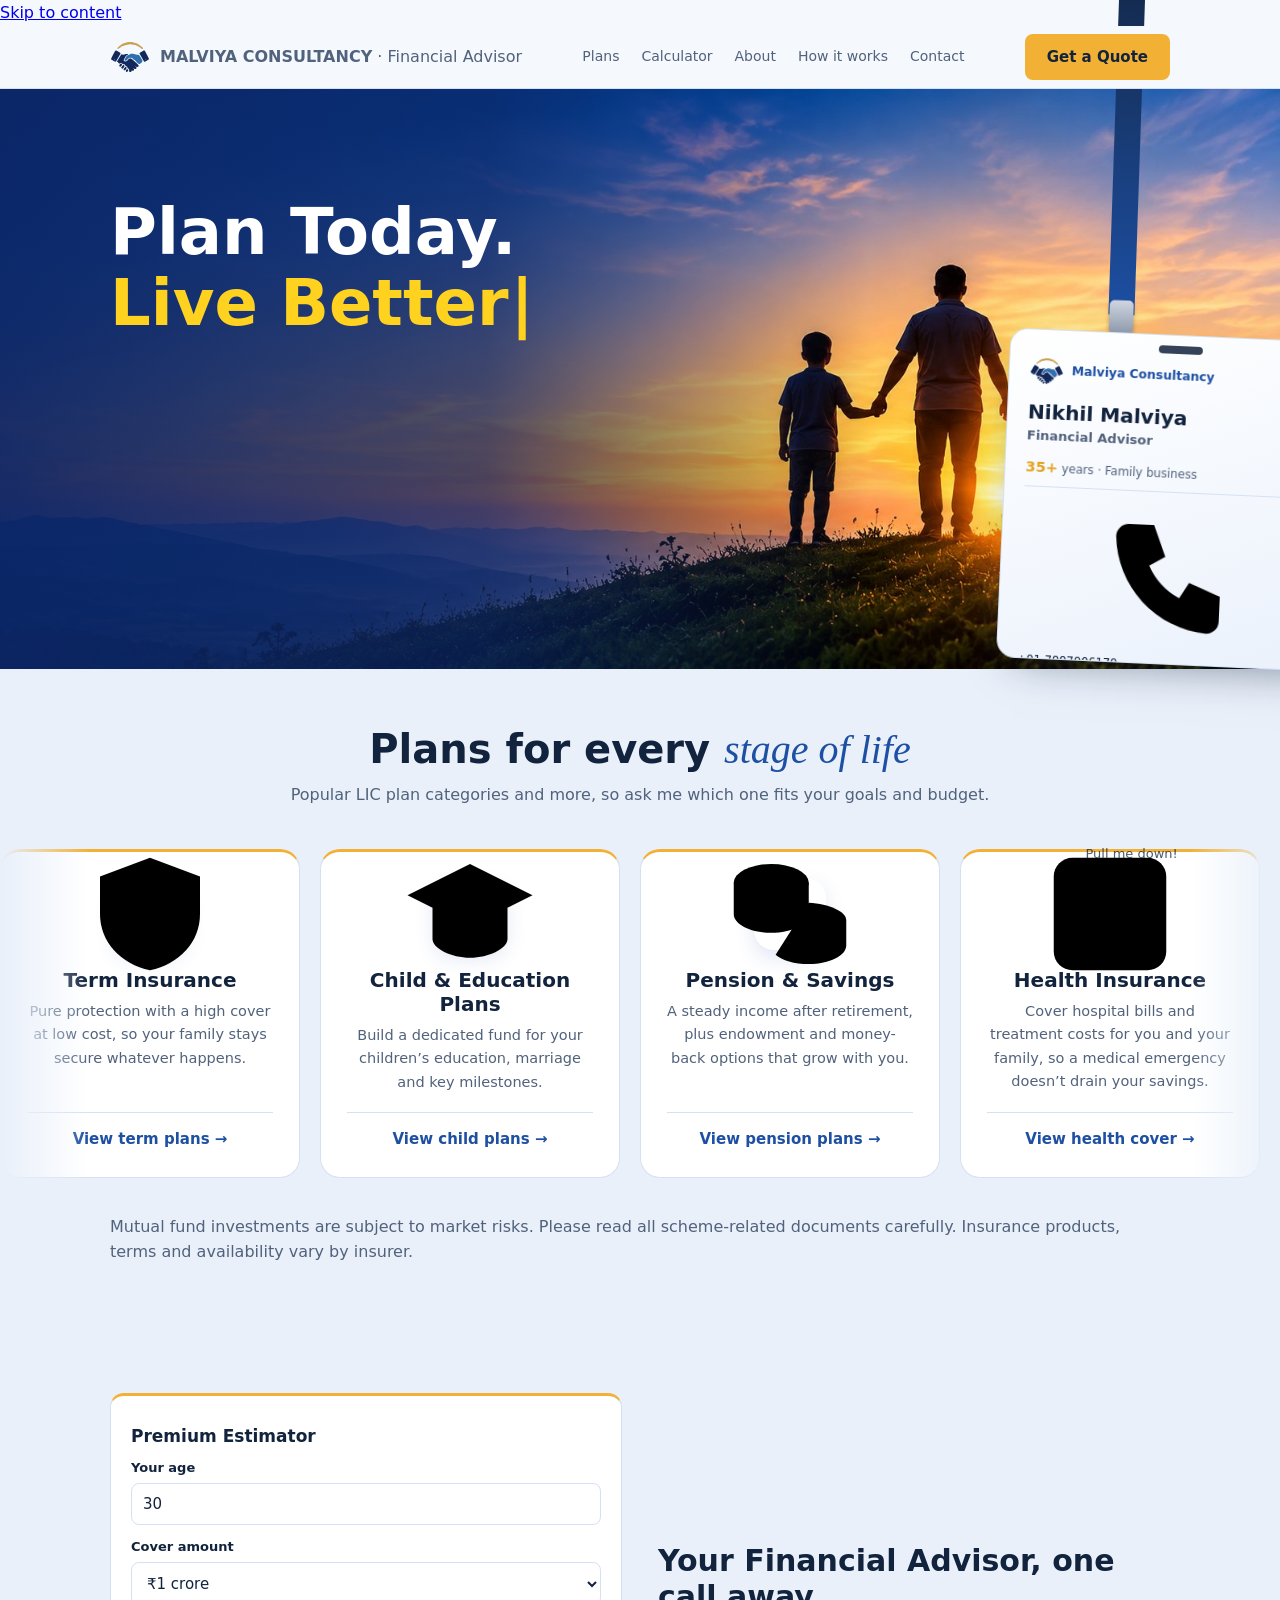
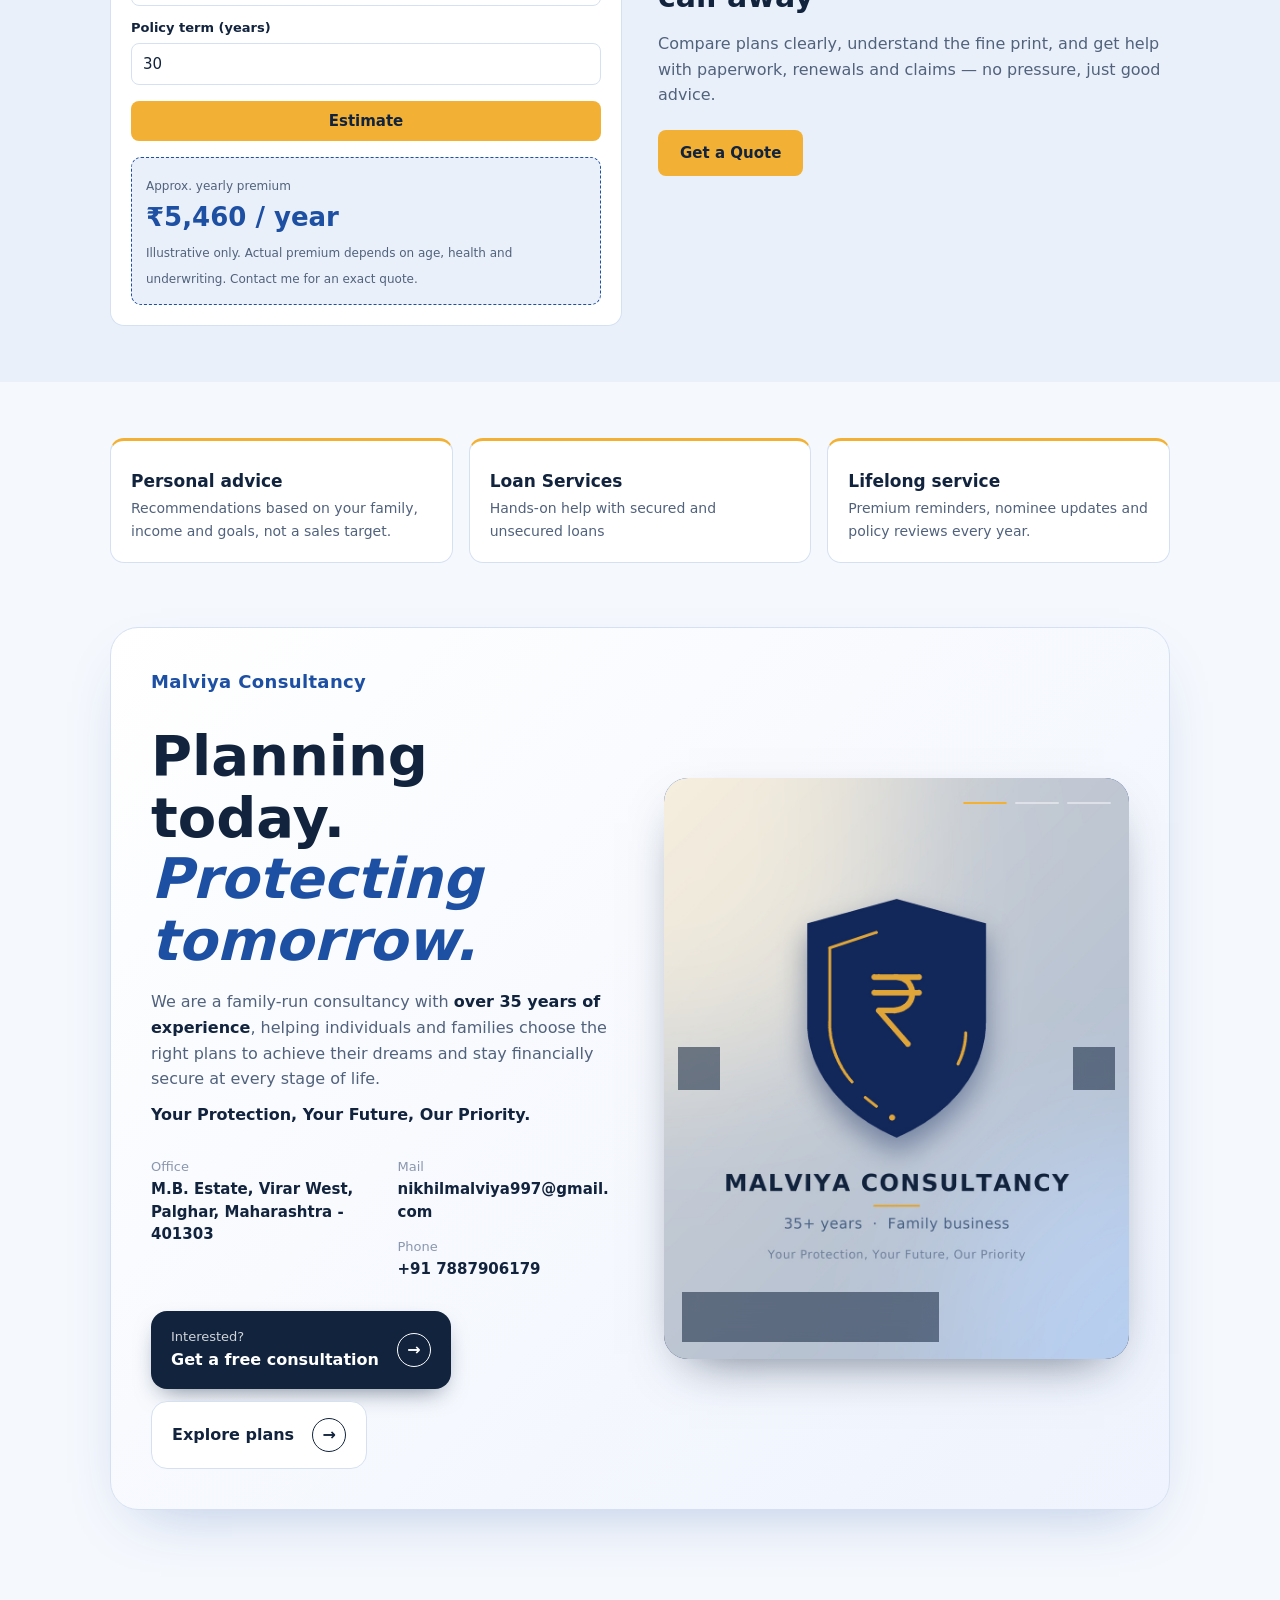
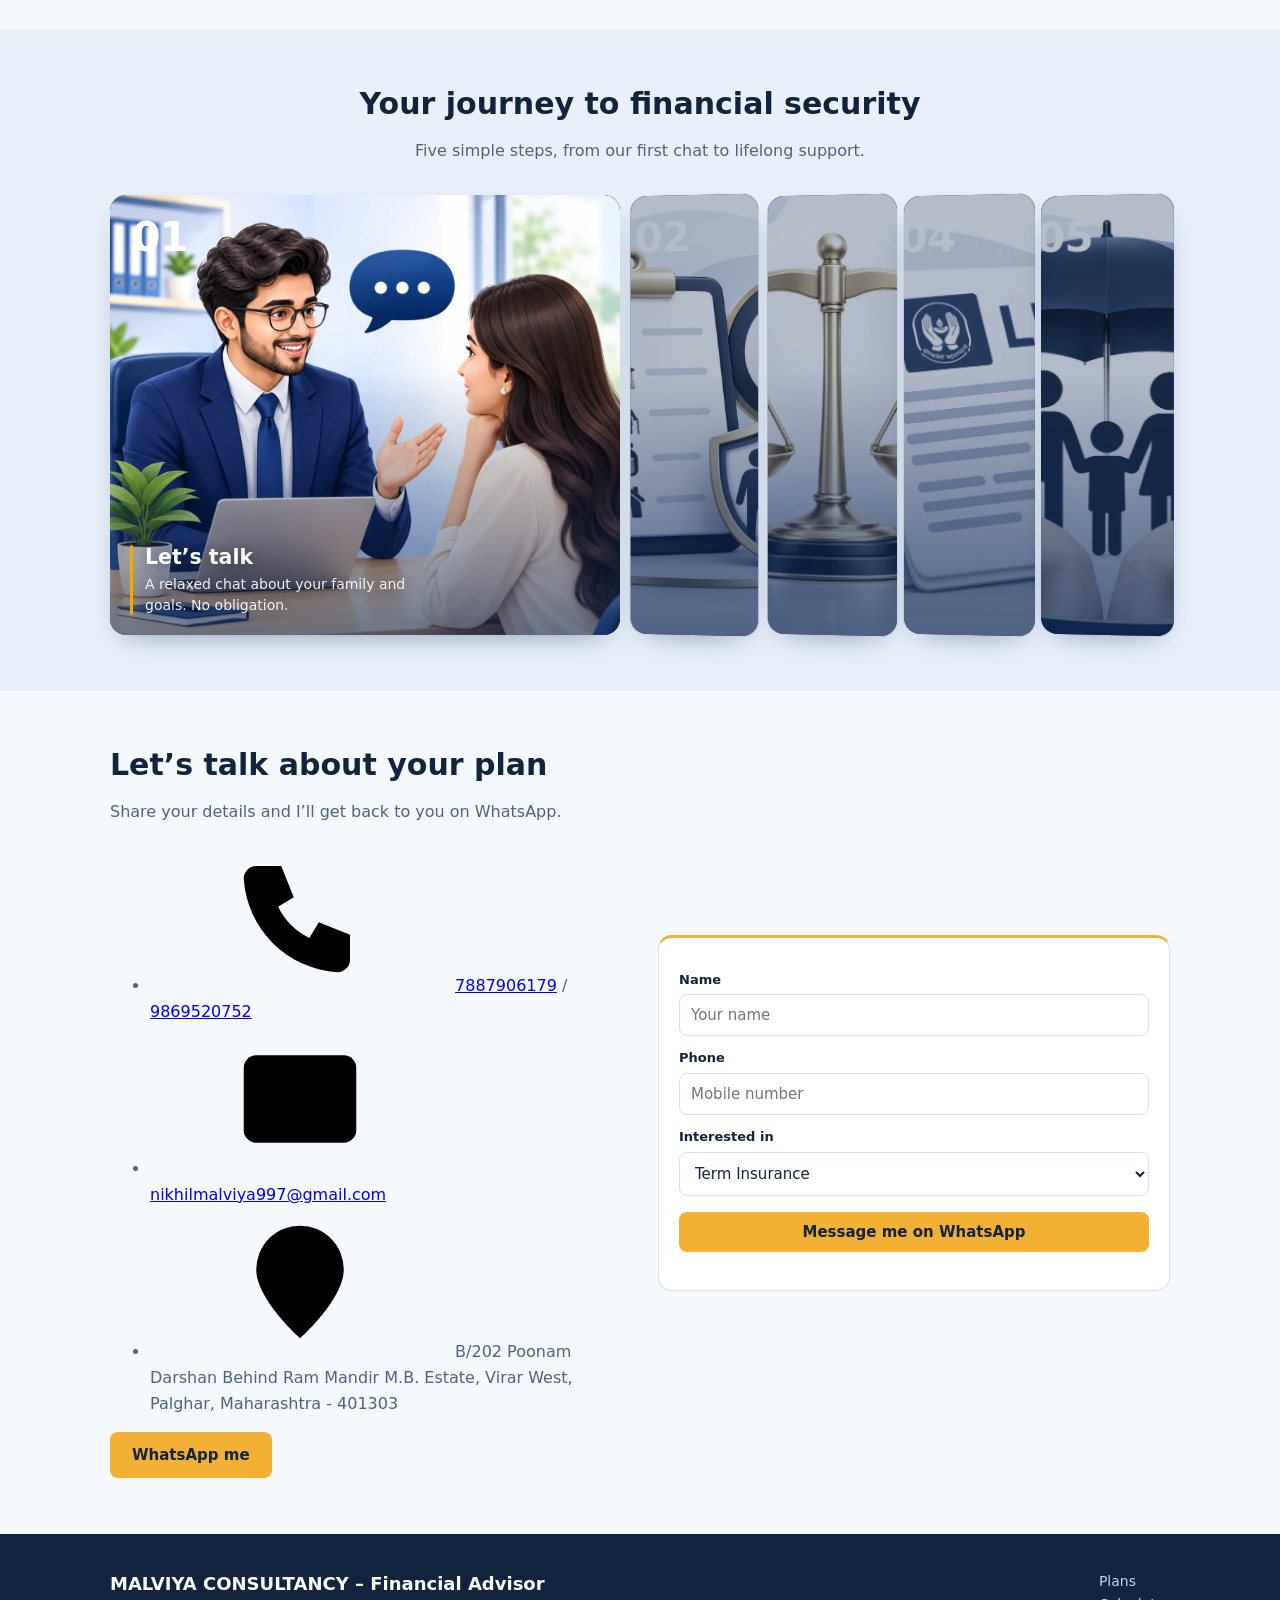
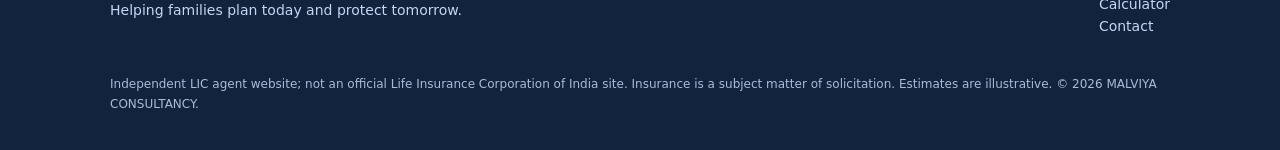
==== commit 9b1a8ba5: "Enhance HTML structure and accessibility features Updated viewport meta tag for better display on mo" ====
--- a/index.html
+++ b/index.html
@@ -3,10 +3,10 @@
 
 <head>
   <meta charset="utf-8">
-  <meta name="viewport" content="width=device-width, initial-scale=1">
+  <meta name="viewport" content="width=device-width, initial-scale=1, viewport-fit=cover">
   <title>Malviya Consultancy – LIC Financial Advisor in Virar West</title>
   <meta name="description" content="Malviya Consultancy: 35+ years of trusted LIC guidance in Virar West. Term, child, pension, health, general and pet insurance, plus mutual funds and loan help.">
-  <meta name="theme-color" content="#1d4fa3">
+  <meta name="theme-color" content="#0d2347">
   <meta property="og:type" content="website">
   <meta property="og:title" content="Malviya Consultancy – LIC Financial Advisor">
   <meta property="og:description" content="Plan today. Live better tomorrow. Personal advice on insurance and investments from a family-run consultancy.">
@@ -15,10 +15,33 @@
   <link rel="stylesheet" href="style/style.css">
   <link rel="preconnect" href="https://fonts.googleapis.com">
   <link rel="preconnect" href="https://fonts.gstatic.com" crossorigin>
-  <link href="https://fonts.googleapis.com/css2?family=Inter:wght@400;500;600;700;800&family=Caveat:wght@600&display=swap" rel="stylesheet">
+  <link href="https://fonts.googleapis.com/css2?family=Bricolage+Grotesque:opsz,wght@12..96,500;12..96,600;12..96,700&family=Figtree:wght@400;500;600;700&family=Caveat:wght@600&display=swap" rel="stylesheet">
 </head>
 
 <body>
+  <svg width="0" height="0" style="position:absolute" aria-hidden="true" focusable="false">
+    <defs>
+      <symbol id="i-shield" viewBox="0 0 24 24"><path d="M12 3l8 3v6c0 4.5-3.3 8-8 9-4.7-1-8-4.5-8-9V6z"/><path d="M9 12l2 2 4-4"/></symbol>
+      <symbol id="i-cap" viewBox="0 0 24 24"><path d="M2 9l10-5 10 5-10 5z"/><path d="M6 11v5c0 1.5 3 3 6 3s6-1.5 6-3v-5"/><path d="M22 9v6"/></symbol>
+      <symbol id="i-coins" viewBox="0 0 24 24"><ellipse cx="9" cy="7" rx="6" ry="3"/><path d="M3 7v5c0 1.7 2.7 3 6 3s6-1.3 6-3V7"/><path d="M15 10.2c3.3.2 6 1.4 6 2.8v4c0 1.7-2.7 3-6 3-2.3 0-4.3-.6-5.3-1.5"/></symbol>
+      <symbol id="i-cross" viewBox="0 0 24 24"><rect x="3" y="3" width="18" height="18" rx="3"/><path d="M12 8v8M8 12h8"/></symbol>
+      <symbol id="i-car" viewBox="0 0 24 24"><path d="M4 16v-4l2-5h12l2 5v4"/><path d="M4 12h16"/><path d="M6 16v3M18 16v3"/><circle cx="8" cy="14.5" r=".7"/><circle cx="16" cy="14.5" r=".7"/></symbol>
+      <symbol id="i-trend" viewBox="0 0 24 24"><path d="M3 17l6-6 4 4 8-8"/><path d="M15 7h6v6"/></symbol>
+      <symbol id="i-calendar" viewBox="0 0 24 24"><rect x="3" y="5" width="18" height="16" rx="2"/><path d="M3 10h18M8 3v4M16 3v4"/><path d="M9 15.5l2 2 4-4"/></symbol>
+      <symbol id="i-paw" viewBox="0 0 24 24"><circle cx="6" cy="10" r="1.8"/><circle cx="10" cy="6" r="1.8"/><circle cx="14" cy="6" r="1.8"/><circle cx="18" cy="10" r="1.8"/><path d="M12 12c-3 0-5 3-5 5 0 1.7 1.5 2.5 3 2.2 1-.2 1.4-.4 2-.4s1 .2 2 .4c1.5.3 3-.5 3-2.2 0-2-2-5-5-5z"/></symbol>
+      <symbol id="i-users" viewBox="0 0 24 24"><circle cx="9" cy="8" r="3"/><path d="M3 20c0-3.3 2.7-6 6-6s6 2.7 6 6"/><circle cx="17" cy="9" r="2.4"/><path d="M17 14c2.5 0 4.5 2 4.5 5"/></symbol>
+      <symbol id="i-home" viewBox="0 0 24 24"><path d="M3 11l9-7 9 7"/><path d="M5 10v10h14V10"/><path d="M10 20v-6h4v6"/></symbol>
+      <symbol id="i-sun" viewBox="0 0 24 24"><circle cx="12" cy="13" r="4"/><path d="M12 4v2M4.6 7.6L6 9M19.4 7.6L18 9M2 13h2M20 13h2M3 20h18"/></symbol>
+      <symbol id="i-user" viewBox="0 0 24 24"><circle cx="12" cy="8" r="3.5"/><path d="M5 21c0-4 3-7 7-7s7 3 7 7"/></symbol>
+      <symbol id="i-repeat" viewBox="0 0 24 24"><path d="M17 3l4 4-4 4"/><path d="M3 11V9a2 2 0 0 1 2-2h16"/><path d="M7 21l-4-4 4-4"/><path d="M21 13v2a2 2 0 0 1-2 2H3"/></symbol>
+      <symbol id="i-bars" viewBox="0 0 24 24"><path d="M5 20V11M11 20V4M17 20v-6M2 20h20"/></symbol>
+      <symbol id="i-phone" viewBox="0 0 24 24"><path d="M5 4h4l2 5-2.5 1.5a11 11 0 0 0 5 5L15 13l5 2v4a2 2 0 0 1-2 2A16 16 0 0 1 3 6a2 2 0 0 1 2-2z"/></symbol>
+      <symbol id="i-mail" viewBox="0 0 24 24"><rect x="3" y="5" width="18" height="14" rx="2"/><path d="M3 7l9 6 9-6"/></symbol>
+      <symbol id="i-pin" viewBox="0 0 24 24"><path d="M12 21s-7-6.2-7-11a7 7 0 0 1 14 0c0 4.8-7 11-7 11z"/><circle cx="12" cy="10" r="2.5"/></symbol>
+    </defs>
+  </svg>
+
+  <a class="skip" href="#top">Skip to content</a>
   <div class="lny" id="lny">
     <div class="lny-swing" id="lnySwing">
       <div class="lny-strap" id="lnyStrap"></div>
@@ -35,9 +58,9 @@
               <p class="bc-exp"><b>35+</b> years · Family business</p>
             </div>
             <ul class="bc-list">
-              <li>📞 <a href="tel:+917887906179">+91 7887906179</a></li>
-              <li>✉️ <a href="https://mail.google.com/mail/?view=cm&amp;fs=1&amp;to=nikhilmalviya997@gmail.com&amp;su=Enquiry%20about%20LIC%20plans" target="_blank" rel="noopener">nikhilmalviya997@gmail.com</a></li>
-              <li>📍 M.B. Estate, Virar West, Palghar, Maharashtra - 401303</li>
+              <li><svg class="ic" aria-hidden="true"><use href="#i-phone"/></svg> <a href="tel:+917887906179">+91 7887906179</a></li>
+              <li><svg class="ic" aria-hidden="true"><use href="#i-mail"/></svg> <a href="https://mail.google.com/mail/?view=cm&amp;fs=1&amp;to=nikhilmalviya997@gmail.com&amp;su=Enquiry%20about%20LIC%20plans" target="_blank" rel="noopener">nikhilmalviya997@gmail.com</a></li>
+              <li><svg class="ic" aria-hidden="true"><use href="#i-pin"/></svg> M.B. Estate, Virar West, Palghar, Maharashtra - 401303</li>
             </ul>
             <p class="bc-flip">↻ Click to see all insurance plans</p>
             <div class="bc-foot">Your Protection, Your Future, Our Priority.</div>
@@ -56,7 +79,7 @@
         </a>
         <ul>
           <li><a href="#plans">Plans</a></li>
-          <li><a href="#calc">Calculator</a></li>
+          <li><a href="calculator.html">Calculator</a></li>
           <li><a href="#about">About</a></li>
           <li><a href="#how">How it works</a></li>
           <li><a href="#contact">Contact</a></li>
@@ -97,57 +120,50 @@
         <div class="mq-track">
 
           <article class="mq-card">
-            <span class="mq-ic">🛡️</span>
+            <span class="mq-ic"><svg class="ic" aria-hidden="true"><use href="#i-shield"/></svg></span>
             <h3>Term Insurance</h3>
             <p>Pure protection with a high cover at low cost, so your family stays secure whatever happens.</p>
             <a href="plans.html#term">View term plans →</a>
           </article>
-
-          <article class="mq-card">
-            <span class="mq-ic">🎓</span>
+          <article class="mq-card">
+            <span class="mq-ic"><svg class="ic" aria-hidden="true"><use href="#i-cap"/></svg></span>
             <h3>Child &amp; Education Plans</h3>
             <p>Build a dedicated fund for your children’s education, marriage and key milestones.</p>
             <a href="plans.html#child">View child plans →</a>
           </article>
-
-          <article class="mq-card">
-            <span class="mq-ic">🐷</span>
+          <article class="mq-card">
+            <span class="mq-ic"><svg class="ic" aria-hidden="true"><use href="#i-coins"/></svg></span>
             <h3>Pension &amp; Savings</h3>
             <p>A steady income after retirement, plus endowment and money-back options that grow with you.</p>
             <a href="plans.html#pension">View pension plans →</a>
           </article>
-
-          <article class="mq-card">
-            <span class="mq-ic">🏥</span>
+          <article class="mq-card">
+            <span class="mq-ic"><svg class="ic" aria-hidden="true"><use href="#i-cross"/></svg></span>
             <h3>Health Insurance</h3>
             <p>Cover hospital bills and treatment costs for you and your family, so a medical emergency doesn’t drain
               your savings.</p>
             <a href="plans.html#health">View health cover →</a>
           </article>
-
-          <article class="mq-card">
-            <span class="mq-ic">🚗</span>
+          <article class="mq-card">
+            <span class="mq-ic"><svg class="ic" aria-hidden="true"><use href="#i-car"/></svg></span>
             <h3>General Insurance</h3>
             <p>Protect your car, bike, home and travel against accidents, theft, fire and other unexpected losses.</p>
             <a href="plans.html#general">View general cover →</a>
           </article>
-
-          <article class="mq-card">
-            <span class="mq-ic">📈</span>
+          <article class="mq-card">
+            <span class="mq-ic"><svg class="ic" aria-hidden="true"><use href="#i-trend"/></svg></span>
             <h3>Mutual Funds</h3>
             <p>Grow your wealth over time with SIPs and lump-sum investments matched to your goals and risk comfort.</p>
             <a href="plans.html#mutual">View investments →</a>
           </article>
-
-          <article class="mq-card">
-            <span class="mq-ic">🎉</span>
+          <article class="mq-card">
+            <span class="mq-ic"><svg class="ic" aria-hidden="true"><use href="#i-calendar"/></svg></span>
             <h3>Event Insurance</h3>
             <p>Cover weddings, functions and celebrations against cancellations, damage and other unplanned costs.</p>
             <a href="plans.html#event">View event cover →</a>
           </article>
-
-          <article class="mq-card">
-            <span class="mq-ic">🐶</span>
+          <article class="mq-card">
+            <span class="mq-ic"><svg class="ic" aria-hidden="true"><use href="#i-paw"/></svg></span>
             <h3>Pet Insurance</h3>
             <p>Help with vet bills for accidents and illness, so your pet gets the care it needs without the worry.</p>
             <a href="plans.html#pet">View pet cover →</a>
@@ -164,16 +180,16 @@
       <div class="wrap two">
         <div class="card est">
           <h3>Premium Estimator</h3>
-          <label for="age">Your age</label><input id="age" type="number" value="30" min="18" max="65">
+          <label for="age">Your age</label><input id="age" type="number" value="30" min="18" max="65" inputmode="numeric">
           <label for="cov">Cover amount</label>
           <select id="cov">
             <option value="50">₹50 lakh</option>
             <option value="100" selected>₹1 crore</option>
             <option value="200">₹2 crore</option>
           </select>
-          <label for="term">Policy term (years)</label><input id="term" type="number" value="30" min="10" max="40">
-          <button class="btn full" id="estBtn">Estimate</button>
-          <div class="res"><small>Approx. yearly premium</small><strong id="out">₹7,700 / year</strong>
+          <label for="term">Policy term (years)</label><input id="term" type="number" value="30" min="10" max="40" inputmode="numeric">
+          <button class="btn full" id="estBtn" type="button">Estimate</button>
+          <div class="res" aria-live="polite"><small>Approx. yearly premium</small><strong id="out">₹7,700 / year</strong>
             <small>Illustrative only. Actual premium depends on age, health and underwriting. Contact me for
               an exact quote.</small>
           </div>
@@ -274,45 +290,34 @@
         <div class="accordion-gallery" id="stepsGallery" role="list" aria-label="How it works">
 
           <div class="ag-panel" tabindex="0" role="listitem" aria-label="Step 1: Let’s talk">
-            <span class="ag-frame"><span class="ag-media" style="--bg:linear-gradient(160deg,#5bb0f5,#2b7de9)">
+            <span class="ag-frame"><span class="ag-media">
                 <img class="ag-img" src="images/step1.webp" alt="" loading="lazy" onerror="this.remove()">
                 <span class="ag-art"><b>01</b></span></span><span class="ag-overlay"></span></span>
-            <span class="ag-label"><span class="ag-bar"></span><span class="ag-text"><strong>Let’s talk</strong><small>A
-                  relaxed chat about your family and goals. No obligation.</small></span></span>
-          </div>
-
+            <span class="ag-label"><span class="ag-bar"></span><span class="ag-text"><strong>Let’s talk</strong><small>A relaxed chat about your family and goals. No obligation.</small></span></span>
+          </div>
           <div class="ag-panel" tabindex="0" role="listitem" aria-label="Step 2: Understand your needs">
-            <span class="ag-frame"><span class="ag-media" style="--bg:linear-gradient(160deg,#4a9ced,#1f66cc)">
-                <img class="ag-img" src="images/understand%20your%20needs.webp" alt="" loading="lazy"
-                  onerror="this.remove()">
+            <span class="ag-frame"><span class="ag-media">
+                <img class="ag-img" src="images/understand%20your%20needs.webp" alt="" loading="lazy" onerror="this.remove()">
                 <span class="ag-art"><b>02</b></span></span><span class="ag-overlay"></span></span>
-            <span class="ag-label"><span class="ag-bar"></span><span class="ag-text"><strong>Understand your
-                  needs</strong><small>I work out the right cover and the right plan for you.</small></span></span>
-          </div>
-
+            <span class="ag-label"><span class="ag-bar"></span><span class="ag-text"><strong>Understand your needs</strong><small>I work out the right cover and the right plan for you.</small></span></span>
+          </div>
           <div class="ag-panel" tabindex="0" role="listitem" aria-label="Step 3: Compare your options">
-            <span class="ag-frame"><span class="ag-media" style="--bg:linear-gradient(160deg,#3a88e6,#1b55b3)">
-                <img class="ag-img" src="images/compare%20your%20options.webp" alt="" loading="lazy"
-                  onerror="this.remove()">
+            <span class="ag-frame"><span class="ag-media">
+                <img class="ag-img" src="images/compare%20your%20options.webp" alt="" loading="lazy" onerror="this.remove()">
                 <span class="ag-art"><b>03</b></span></span><span class="ag-overlay"></span></span>
-            <span class="ag-label"><span class="ag-bar"></span><span class="ag-text"><strong>Compare your
-                  options</strong><small>Suitable LIC plans, side by side and easy to understand.</small></span></span>
-          </div>
-
+            <span class="ag-label"><span class="ag-bar"></span><span class="ag-text"><strong>Compare your options</strong><small>Suitable LIC plans, side by side and easy to understand.</small></span></span>
+          </div>
           <div class="ag-panel" tabindex="0" role="listitem" aria-label="Step 4: We handle the paperwork">
-            <span class="ag-frame"><span class="ag-media" style="--bg:linear-gradient(160deg,#2f74d4,#16478f)">
+            <span class="ag-frame"><span class="ag-media">
                 <img class="ag-img" src="images/paperwork.webp" alt="" loading="lazy" onerror="this.remove()">
                 <span class="ag-art"><b>04</b></span></span><span class="ag-overlay"></span></span>
-            <span class="ag-label"><span class="ag-bar"></span><span class="ag-text"><strong>We handle the
-                  paperwork</strong><small>Forms, KYC and documents, all done for you.</small></span></span>
-          </div>
-
+            <span class="ag-label"><span class="ag-bar"></span><span class="ag-text"><strong>We handle the paperwork</strong><small>Forms, KYC and documents, all done for you.</small></span></span>
+          </div>
           <div class="ag-panel" tabindex="0" role="listitem" aria-label="Step 5: I’m with you for life">
-            <span class="ag-frame"><span class="ag-media" style="--bg:linear-gradient(160deg,#2262c2,#12305c)">
+            <span class="ag-frame"><span class="ag-media">
                 <img class="ag-img" src="images/i%20am%20with%20you.webp" alt="" loading="lazy" onerror="this.remove()">
                 <span class="ag-art"><b>05</b></span></span><span class="ag-overlay"></span></span>
-            <span class="ag-label"><span class="ag-bar"></span><span class="ag-text"><strong>I’m with you for
-                  life</strong><small>Reminders, nominee updates and claim help, always.</small></span></span>
+            <span class="ag-label"><span class="ag-bar"></span><span class="ag-text"><strong>I’m with you for life</strong><small>Reminders, nominee updates and claim help, always.</small></span></span>
           </div>
 
         </div>
@@ -331,9 +336,9 @@
               <p class="bc-exp"><b>35+</b> years · Family business</p>
             </div>
             <ul class="bc-list">
-              <li>📞 <a href="tel:+917887906179">+91 7887906179</a></li>
-              <li>✉️ <a href="https://mail.google.com/mail/?view=cm&amp;fs=1&amp;to=nikhilmalviya997@gmail.com&amp;su=Enquiry%20about%20LIC%20plans" target="_blank" rel="noopener">nikhilmalviya997@gmail.com</a></li>
-              <li>📍 M.B. Estate, Virar West, Palghar, Maharashtra - 401303</li>
+              <li><svg class="ic" aria-hidden="true"><use href="#i-phone"/></svg> <a href="tel:+917887906179">+91 7887906179</a></li>
+              <li><svg class="ic" aria-hidden="true"><use href="#i-mail"/></svg> <a href="https://mail.google.com/mail/?view=cm&amp;fs=1&amp;to=nikhilmalviya997@gmail.com&amp;su=Enquiry%20about%20LIC%20plans" target="_blank" rel="noopener">nikhilmalviya997@gmail.com</a></li>
+              <li><svg class="ic" aria-hidden="true"><use href="#i-pin"/></svg> M.B. Estate, Virar West, Palghar, Maharashtra - 401303</li>
             </ul>
             <p class="bc-flip">↻ Click to see all insurance plans</p>
             <div class="bc-foot">Your Protection, Your Future, Our Priority.</div>
@@ -352,8 +357,12 @@
         <div>
           <h2>Let’s talk about your plan</h2>
           <p>Share your details and I’ll get back to you on WhatsApp.</p>
-          <p>📞 <a href="tel:+917887906179">7887906179</a> / <a href="tel:+919869520752">9869520752</a><br>✉️ <a href="https://mail.google.com/mail/?view=cm&amp;fs=1&amp;to=nikhilmalviya997@gmail.com&amp;su=Enquiry%20about%20LIC%20plans" target="_blank" rel="noopener">nikhilmalviya997@gmail.com</a><br>📍 B/202 Poonam Darshan Behind Ram Mandir
-            M.B. Estate, Virar West, Palghar, Maharashtra - 401303</p>
+          <ul class="contact-list">
+            <li><svg class="ic" aria-hidden="true"><use href="#i-phone"/></svg> <span><a href="tel:+917887906179">7887906179</a> / <a href="tel:+919869520752">9869520752</a></span></li>
+            <li><svg class="ic" aria-hidden="true"><use href="#i-mail"/></svg> <span><a href="https://mail.google.com/mail/?view=cm&amp;fs=1&amp;to=nikhilmalviya997@gmail.com&amp;su=Enquiry%20about%20LIC%20plans" target="_blank" rel="noopener">nikhilmalviya997@gmail.com</a></span></li>
+            <li><svg class="ic" aria-hidden="true"><use href="#i-pin"/></svg> <span>B/202 Poonam Darshan Behind Ram Mandir
+            M.B. Estate, Virar West, Palghar, Maharashtra - 401303</span></li>
+          </ul>
           <a class="btn" href="https://wa.me/917887906179">WhatsApp me</a>
         </div>
         <div class="card">
@@ -381,7 +390,7 @@
   <footer>
     <div class="wrap">
       <div><b>MALVIYA CONSULTANCY – Financial Advisor</b><br>Helping families plan today and protect tomorrow.</div>
-      <div><a href="#plans">Plans</a><a href="#calc">Calculator</a><a href="#contact">Contact</a></div>
+      <div><a href="#plans">Plans</a><a href="calculator.html">Calculator</a><a href="#contact">Contact</a></div>
       <div class="note full">Independent LIC agent website; not an official Life Insurance Corporation of India
         site. Insurance is a subject matter of solicitation. Estimates are illustrative. © 2026 MALVIYA CONSULTANCY.
       </div>
